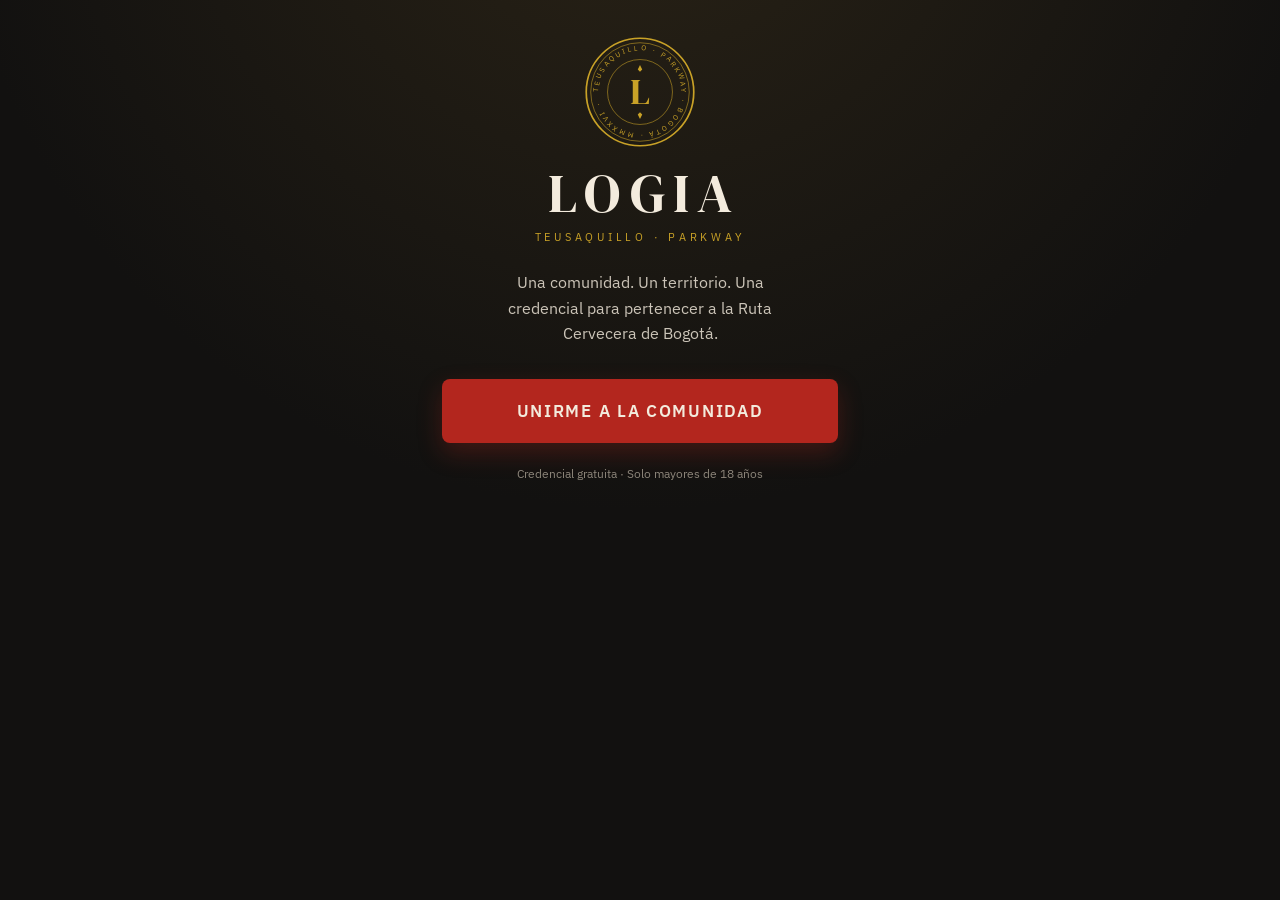
==== index.html @ ac50a4a5 "Sitio Logia: credencial, pasaporte y Ruta Cervecera" ====
<!DOCTYPE html>
<html lang="es">
<head>
  <meta charset="utf-8">
  <meta name="viewport" content="width=device-width, initial-scale=1, viewport-fit=cover">
  <meta name="theme-color" content="#121110">
  <title>LOGIA · Teusaquillo Parkway</title>
  <meta name="description" content="Comunidad cervecera y cultural de Teusaquillo – Parkway. Obtén tu credencial y sella tu pasaporte en la Ruta Cervecera.">
  <link rel="stylesheet" href="assets/logia.css">
</head>
<body>
<main class="wrap">

  <section id="portada">
    <div class="emblema" id="em1"></div>
    <h1>LOGIA</h1>
    <p class="kicker">TEUSAQUILLO · PARKWAY</p>
    <p class="lema">Una comunidad. Un territorio. Una credencial para pertenecer a la Ruta Cervecera de Bogotá.</p>
    <button class="btn btn-rojo" onclick="ver('formulario')">UNIRME A LA COMUNIDAD</button>
    <p class="nota" id="yaMiembro">Credencial gratuita · Solo mayores de 18 años</p>
  </section>

  <section id="formulario" class="oculto">
    <div class="emblema chico" id="em2"></div>
    <h2 class="serif titulo">Tu credencial</h2>
    <form id="f">
      <label for="alias">NOMBRE O ALIAS</label>
      <input id="alias" maxlength="40" autocomplete="given-name" required>
      <label for="edad">EDAD</label>
      <input id="edad" type="number" inputmode="numeric" min="18" max="110" required>
      <label for="ciudad">CIUDAD DE RESIDENCIA</label>
      <input id="ciudad" maxlength="40" autocomplete="address-level2" required>
      <div class="check">
        <input id="acepta" type="checkbox" required>
        <span>Autorizo el tratamiento de mis datos según la <a href="privacidad.html" target="_blank">política de tratamiento de datos</a> de la Logia.</span>
      </div>
      <button id="enviar" class="btn btn-rojo" type="submit">OBTENER MI CREDENCIAL</button>
      <p id="err" class="error"></p>
    </form>
  </section>

  <section id="bienvenida" class="oculto">
    <p class="kicker" style="margin:0 0 18px">BIENVENIDO A LA LOGIA</p>
    <div id="tarjeta"></div>
    <div style="margin-top:22px" id="acciones"></div>
    <p class="nota">Guarda tu credencial en el teléfono. En cada local de la ruta escanea el código de la Logia para sellar tu pasaporte.</p>
  </section>

</main>
<script src="assets/qrcode.js"></script>
<script src="assets/logia.js"></script>
<script>
  document.getElementById('em1').innerHTML = LOGIA.emblema();
  document.getElementById('em2').innerHTML = LOGIA.emblema();

  function ver(id) {
    ['portada', 'formulario', 'bienvenida'].forEach(function (s) { document.getElementById(s).classList.toggle('oculto', s !== id); });
    window.scrollTo(0, 0);
  }

  var guardada = LOGIA.identidad();
  if (guardada) document.getElementById('yaMiembro').innerHTML = '¿Ya eres miembro? <a href="' + LOGIA.credUrl(guardada) + '">Abrir mi credencial</a>';
  if (new URLSearchParams(location.search).get('unirme')) ver('formulario');

  document.getElementById('f').addEventListener('submit', function (ev) {
    ev.preventDefault();
    var btn = document.getElementById('enviar'), err = document.getElementById('err');
    err.textContent = '';
    var d = {
      alias: document.getElementById('alias').value,
      edad: document.getElementById('edad').value,
      ciudad: document.getElementById('ciudad').value,
      acepta: document.getElementById('acepta').checked
    };
    if (parseInt(d.edad, 10) < 18) { err.textContent = 'La Logia es solo para mayores de 18 años.'; return; }
    btn.disabled = true; btn.innerHTML = '<span class="spinner"></span>';
    LOGIA.api('registrar', d).then(function (r) {
      var id = { m: r.m, t: r.t };
      LOGIA.guardar(r.m, r.t);
      // si llegó escaneando el QR de un local, vuelve a sellar
      var pend = null; try { pend = JSON.parse(localStorage.getItem('logia_pendiente') || 'null'); } catch (e) {}
      if (pend) { try { localStorage.removeItem('logia_pendiente'); } catch (e) {} location.href = 'sello.html?v=' + pend.v + '&k=' + pend.k; return; }
      document.getElementById('tarjeta').innerHTML = LOGIA.tarjeta(r.credencial, id);
      document.getElementById('acciones').innerHTML = LOGIA.botonesWallet(r.credencial) +
        (r.credencial.whatsapp ? '<a class="btn btn-rojo" href="' + r.credencial.whatsapp + '">UNIRME AL CANAL DE WHATSAPP</a>' : '') +
        '<a class="btn btn-linea" href="' + LOGIA.credUrl(id) + '">Abrir mi credencial</a>';
      ver('bienvenida');
    }).catch(function (e) {
      btn.disabled = false; btn.textContent = 'OBTENER MI CREDENCIAL';
      err.textContent = e.message;
    });
  });
</script>
</body>
</html>
---- assets/logia.css ----
@import url('https://fonts.googleapis.com/css2?family=DM+Serif+Display:ital@0;1&family=IBM+Plex+Mono:wght@500&family=IBM+Plex+Sans:wght@400;500;600&display=swap');

:root {
  --negro: #121110; --carbon: #1B1A18; --linea: #34312C;
  --marfil: #F3EBDD; --papel: #EFE5D2; --tinta: #2A2622;
  --rojo: #B3261E; --oro: #C9A227; --oro-suave: #8E7524; --gris: #8C857A;
}
* { box-sizing: border-box; margin: 0; padding: 0; }
html { -webkit-text-size-adjust: 100%; }
body {
  background: var(--negro); color: var(--marfil);
  font-family: 'IBM Plex Sans', system-ui, sans-serif; min-height: 100vh;
  background-image: radial-gradient(circle at 50% -20%, #2a2316 0%, transparent 55%);
}
.wrap { max-width: 440px; margin: 0 auto; padding: 36px 22px 64px; }
.oculto { display: none !important; }

/* Emblema */
.emblema { width: 112px; height: 112px; margin: 0 auto 18px; display: block; }
.emblema.chico { width: 64px; height: 64px; margin-bottom: 10px; }

h1, .serif { font-family: 'DM Serif Display', serif; font-weight: 400; }
h1 { font-size: 54px; letter-spacing: .16em; text-align: center; line-height: 1; padding-left: .16em; }
.kicker { text-align: center; color: var(--oro); font-size: 11px; letter-spacing: .34em; margin-top: 10px; }
.lema { text-align: center; opacity: .82; margin: 26px auto 32px; line-height: 1.6; max-width: 320px; }
.titulo { font-size: 34px; letter-spacing: .02em; text-align: center; }

/* Botones */
.btn {
  display: block; width: 100%; padding: 18px; border: 0; border-radius: 8px; cursor: pointer;
  font: 600 15px 'IBM Plex Sans', sans-serif; letter-spacing: .1em; text-align: center; text-decoration: none;
  transition: transform .08s ease, opacity .2s;
}
.btn:active { transform: scale(.985); }
.btn + .btn { margin-top: 12px; }
.btn:disabled { opacity: .55; }
.btn-rojo { background: var(--rojo); color: var(--marfil); font-size: 17px; padding: 21px; box-shadow: 0 10px 24px rgba(179,38,30,.28); }
.btn-claro { background: var(--marfil); color: var(--negro); letter-spacing: .04em; }
.btn-linea { background: transparent; color: var(--marfil); border: 1px solid var(--linea); letter-spacing: .04em; }
.btn-wallet { display: flex; align-items: center; justify-content: center; gap: 10px; background: #000; color: #fff; border: 1px solid #3d3d3d; letter-spacing: .02em; }

/* Formularios */
label { display: block; font-size: 11px; letter-spacing: .22em; color: var(--oro); margin: 20px 0 8px; }
input, select {
  width: 100%; padding: 15px 14px; border-radius: 8px; border: 1px solid var(--linea);
  background: var(--carbon); color: var(--marfil); font: 16px 'IBM Plex Sans', sans-serif;
}
input:focus { outline: 2px solid var(--oro-suave); border-color: transparent; }
.check { display: flex; gap: 12px; align-items: flex-start; margin: 22px 0 26px; font-size: 13px; line-height: 1.5; opacity: .85; }
.check input { width: 20px; height: 20px; flex: none; margin-top: 1px; accent-color: var(--rojo); }
a { color: var(--oro); }
.error { color: #ff8a80; font-size: 14px; margin-top: 14px; min-height: 18px; text-align: center; }
.nota { font-size: 12px; color: var(--gris); text-align: center; margin-top: 22px; line-height: 1.55; }
.spinner { width: 20px; height: 20px; border: 3px solid rgba(243,235,221,.3); border-top-color: var(--marfil); border-radius: 50%; animation: g .8s linear infinite; display: inline-block; vertical-align: middle; }
@keyframes g { to { transform: rotate(360deg); } }

/* ===================== Tarjeta de miembro ===================== */
.tarjeta {
  position: relative; border-radius: 18px; overflow: hidden; color: var(--marfil);
  background:
    radial-gradient(120% 80% at 100% 0%, rgba(201,162,39,.16), transparent 60%),
    linear-gradient(160deg, #1d1b18 0%, #0e0d0c 100%);
  box-shadow: 0 24px 50px rgba(0,0,0,.55), inset 0 0 0 1px rgba(201,162,39,.35);
  padding: 22px 22px 20px;
}
.tarjeta::before { /* guilloché */
  content: ''; position: absolute; inset: 0; opacity: .09; pointer-events: none;
  background-image: repeating-radial-gradient(circle at 85% 18%, transparent 0 7px, var(--oro) 7px 8px);
}
.tarjeta::after { content: ''; position: absolute; inset: 7px; border: 1px solid rgba(201,162,39,.28); border-radius: 13px; pointer-events: none; }
.t-cab { display: flex; justify-content: space-between; align-items: center; position: relative; }
.t-marca { font-family: 'DM Serif Display', serif; font-size: 25px; letter-spacing: .2em; }
.t-mini { font-size: 9.5px; letter-spacing: .3em; color: var(--oro); }
.t-banda { height: 3px; background: linear-gradient(90deg, var(--rojo), var(--rojo) 60%, var(--oro)); margin: 16px -22px 0; position: relative; }
.t-cuerpo { display: flex; gap: 16px; align-items: flex-end; margin-top: 18px; position: relative; }
.t-datos { flex: 1; min-width: 0; }
.t-cat { display: inline-block; font-size: 9.5px; letter-spacing: .26em; color: var(--negro); background: var(--oro); padding: 4px 8px 3px; border-radius: 3px; }
.t-nombre { font-family: 'DM Serif Display', serif; font-size: 30px; line-height: 1.05; margin: 10px 0 14px; word-wrap: break-word; }
.t-campos { display: grid; grid-template-columns: 1fr 1fr; gap: 10px 12px; }
.t-campo span { display: block; font-size: 9px; letter-spacing: .24em; color: var(--gris); }
.t-campo b { display: block; white-space: nowrap; font: 500 14px 'IBM Plex Mono', monospace; margin-top: 3px; letter-spacing: .03em; }
.t-qr { width: 112px; flex: none; background: var(--marfil); border-radius: 10px; padding: 8px; }
.t-qr svg { width: 100%; height: auto; display: block; }
.t-pie { display: flex; justify-content: space-between; align-items: center; margin-top: 18px; position: relative; font-size: 10px; letter-spacing: .22em; color: var(--gris); }
.t-pie b { color: var(--marfil); font: 500 13px 'IBM Plex Mono', monospace; letter-spacing: .04em; }
.progreso { height: 4px; background: var(--linea); border-radius: 2px; margin-top: 8px; overflow: hidden; position: relative; }
.progreso i { display: block; height: 100%; background: linear-gradient(90deg, var(--rojo), var(--oro)); border-radius: 2px; }

/* ===================== Mapa de la ruta ===================== */
.ruta { margin-top: 28px; background: var(--papel); color: var(--tinta); border-radius: 18px; padding: 20px 18px 18px; box-shadow: 0 18px 40px rgba(0,0,0,.4); }
.ruta-cab { display: flex; justify-content: space-between; align-items: baseline; }
.ruta-cab h2 { font-family: 'DM Serif Display', serif; font-weight: 400; font-size: 24px; }
.ruta-cab span { font-size: 10px; letter-spacing: .26em; color: #7a6f5f; }
.mapa { margin: 14px -6px 6px; }
.mapa svg { width: 100%; height: auto; display: block; }
.lista { list-style: none; margin-top: 10px; }
.lista li { display: flex; align-items: center; gap: 12px; padding: 12px 0; border-top: 1px solid #dccfb6; }
.lista .num { width: 30px; height: 30px; border-radius: 50%; flex: none; display: grid; place-items: center; font: 600 12px 'IBM Plex Mono', monospace; border: 1.5px dashed #9d9180; color: #7a6f5f; }
.lista li.ok .num { background: var(--rojo); border: 0; color: var(--marfil); }
.lista .info { flex: 1; min-width: 0; }
.lista .info b { display: block; font-size: 15px; }
.lista .info small { color: #7a6f5f; font-size: 12px; }
.lista .ir { font-size: 12px; font-weight: 600; color: var(--rojo); text-decoration: none; white-space: nowrap; }

/* ===================== Sello ===================== */
.sello-grande { width: 230px; height: 230px; margin: 10px auto 18px; display: block; }
.estampar { animation: estampar .55s cubic-bezier(.2,1.4,.4,1) both; transform-origin: center; }
@keyframes estampar { 0% { transform: scale(2.2) rotate(-24deg); opacity: 0; } 100% { transform: scale(1) rotate(-9deg); opacity: 1; } }

/* ===================== Distintivo imprimible ===================== */
.distintivo { width: 100mm; min-height: 148mm; margin: 24px auto; background: var(--negro); color: var(--marfil); border-radius: 6mm; padding: 9mm 8mm; text-align: center; position: relative; box-shadow: inset 0 0 0 1.2mm var(--oro); }
.distintivo .qrbox { background: var(--marfil); border-radius: 4mm; padding: 5mm; width: 62mm; margin: 6mm auto 5mm; }
.distintivo .qrbox svg { width: 100%; height: auto; display: block; }
@media print { body { background: #fff; } .no-print { display: none; } .distintivo { margin: 0 auto; -webkit-print-color-adjust: exact; print-color-adjust: exact; } }
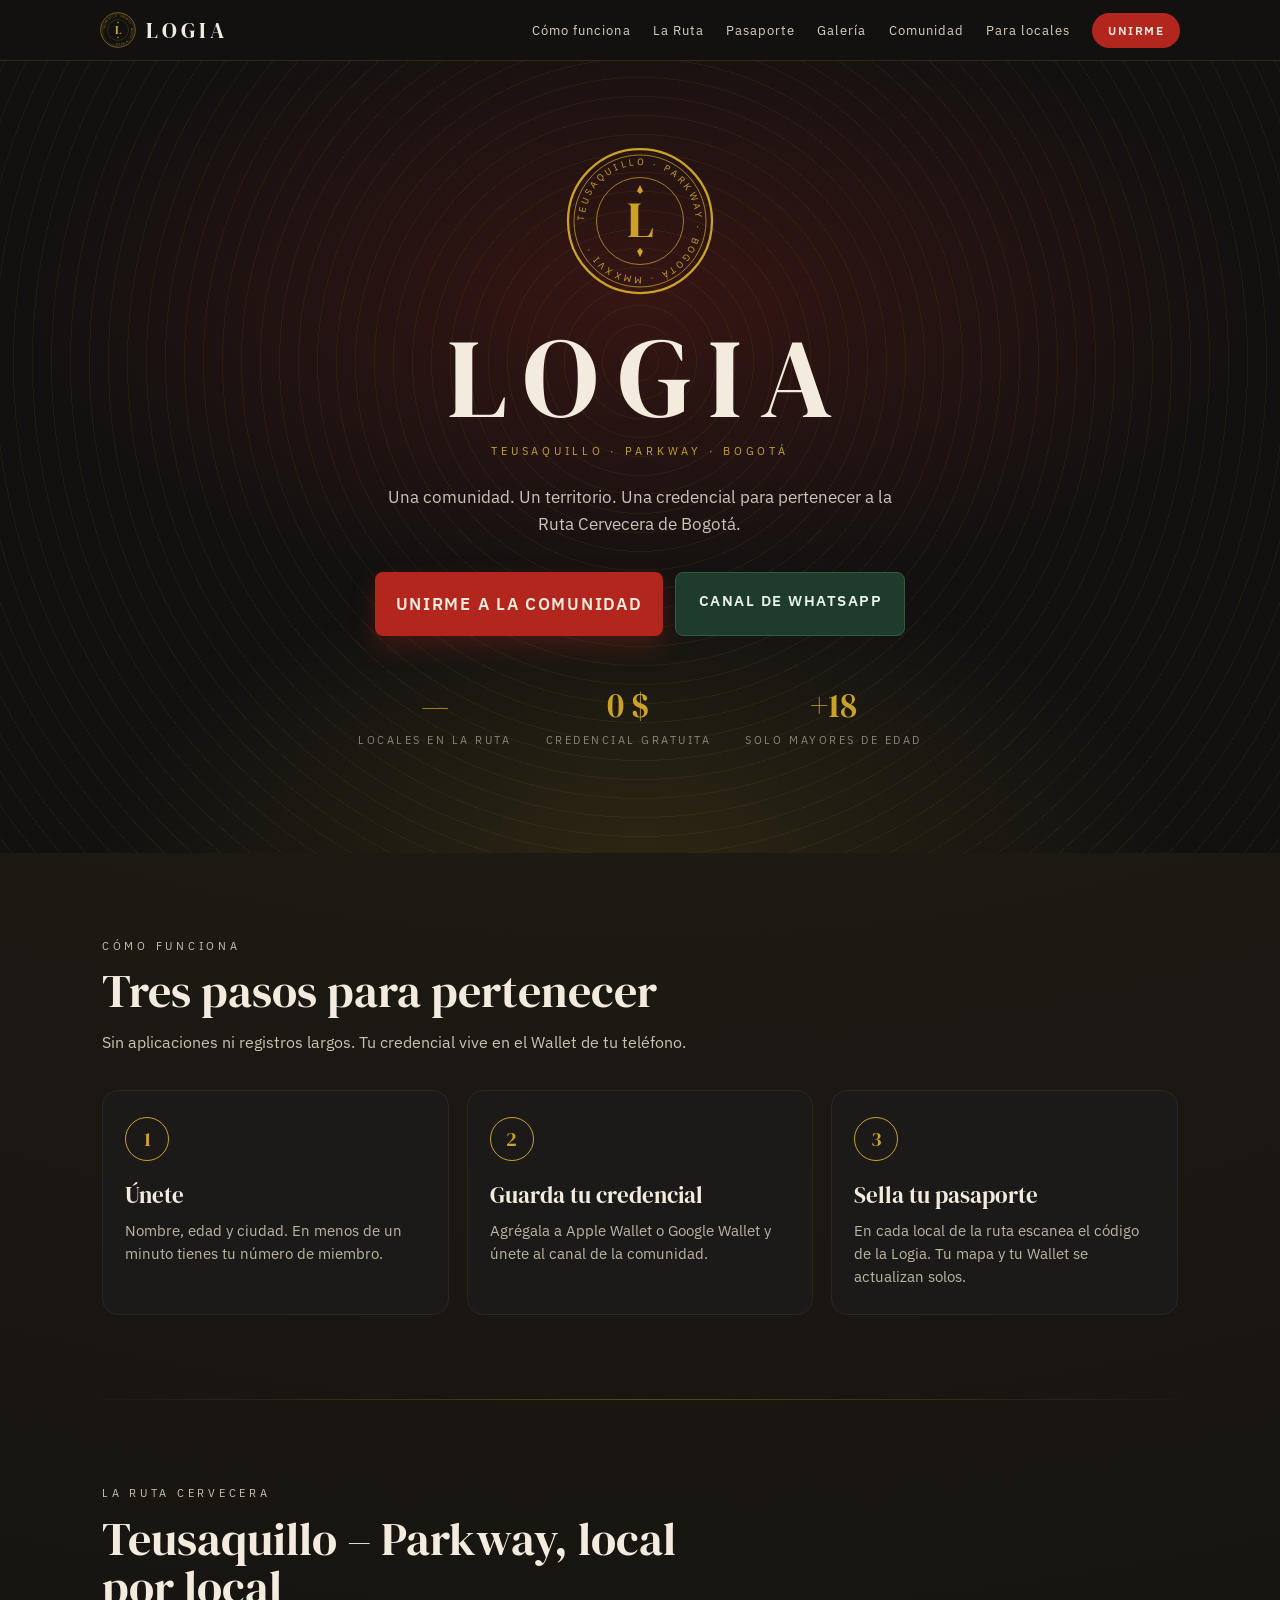
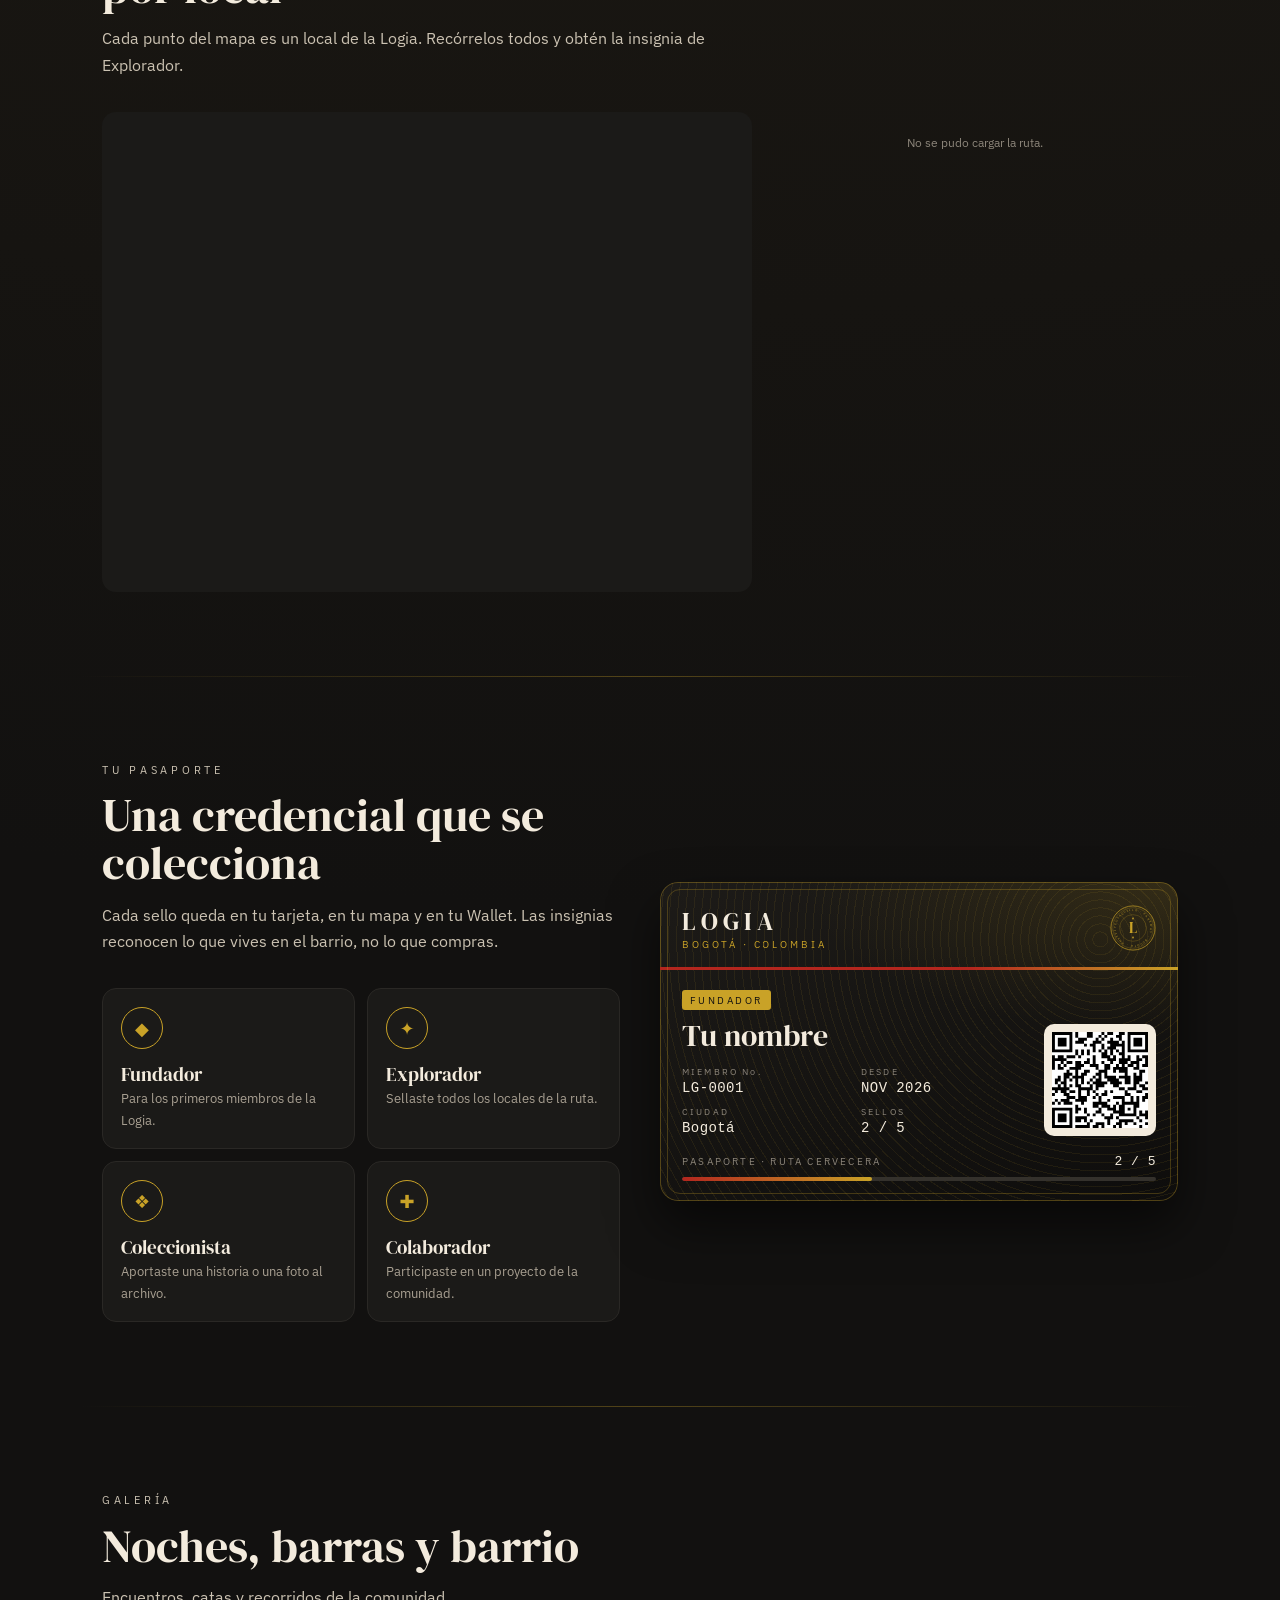
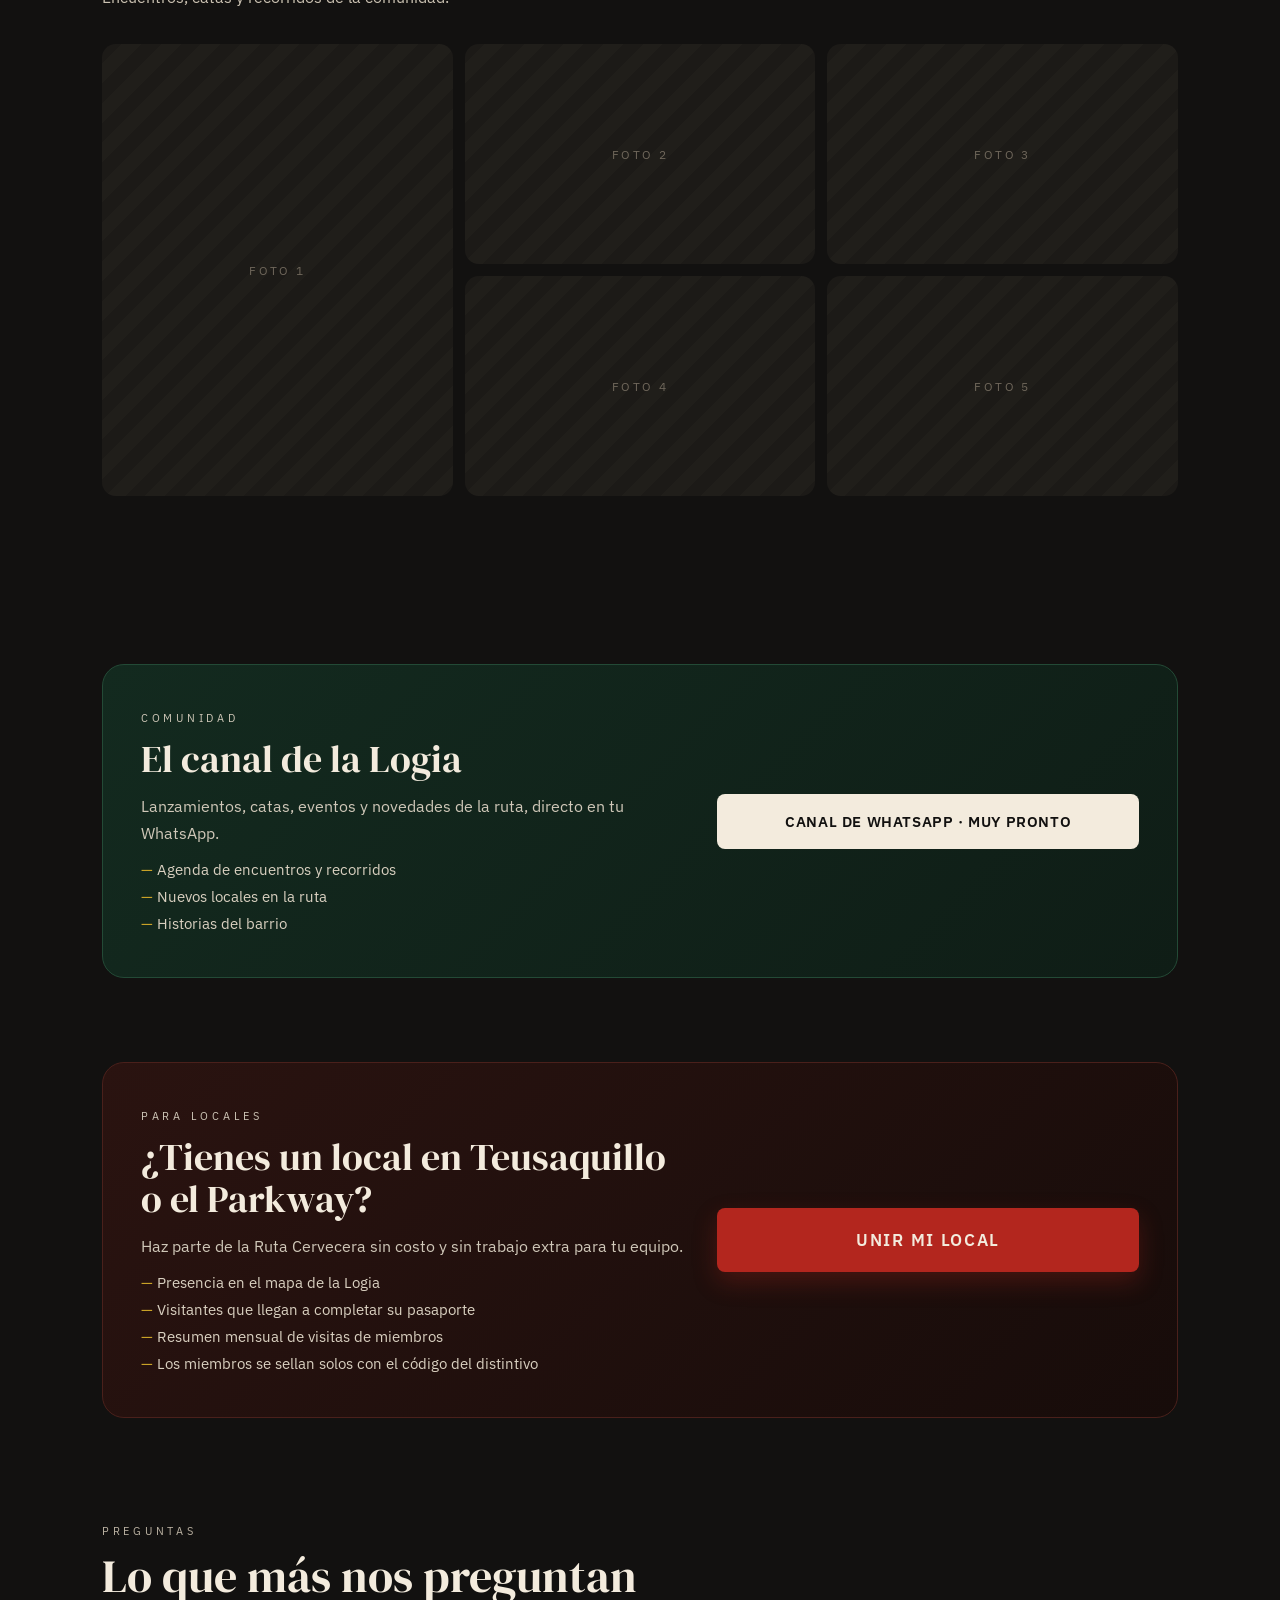
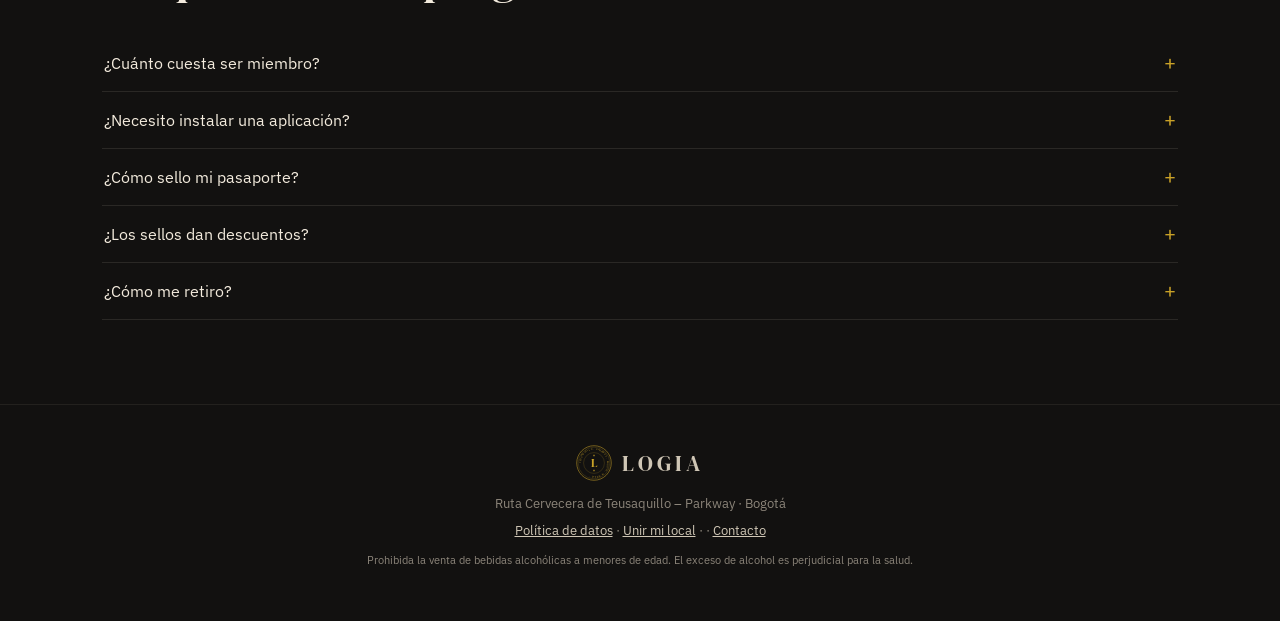
==== commit db823d3d: "v4: pagina principal, mapa satelital, Wallet tras sello, panel admin" ====
--- a/index.html
+++ b/index.html
@@ -4,87 +4,267 @@
   <meta charset="utf-8">
   <meta name="viewport" content="width=device-width, initial-scale=1, viewport-fit=cover">
   <meta name="theme-color" content="#121110">
-  <title>LOGIA · Teusaquillo Parkway</title>
-  <meta name="description" content="Comunidad cervecera y cultural de Teusaquillo – Parkway. Obtén tu credencial y sella tu pasaporte en la Ruta Cervecera.">
+  <title>LOGIA · Ruta Cervecera de Teusaquillo – Parkway</title>
+  <meta name="description" content="Comunidad cervecera y cultural de Teusaquillo – Parkway. Obtén tu credencial, recorre la Ruta Cervecera y sella tu pasaporte en cada local.">
+  <meta property="og:title" content="LOGIA · Ruta Cervecera de Teusaquillo – Parkway">
+  <meta property="og:description" content="Credencial gratuita, pasaporte digital y mapa de la Ruta Cervecera.">
+  <link rel="stylesheet" href="assets/leaflet/leaflet.css">
   <link rel="stylesheet" href="assets/logia.css">
 </head>
 <body>
-<main class="wrap">
-
-  <section id="portada">
-    <div class="emblema" id="em1"></div>
-    <h1>LOGIA</h1>
-    <p class="kicker">TEUSAQUILLO · PARKWAY</p>
-    <p class="lema">Una comunidad. Un territorio. Una credencial para pertenecer a la Ruta Cervecera de Bogotá.</p>
-    <button class="btn btn-rojo" onclick="ver('formulario')">UNIRME A LA COMUNIDAD</button>
-    <p class="nota" id="yaMiembro">Credencial gratuita · Solo mayores de 18 años</p>
-  </section>
-
-  <section id="formulario" class="oculto">
-    <div class="emblema chico" id="em2"></div>
-    <h2 class="serif titulo">Tu credencial</h2>
-    <form id="f">
-      <label for="alias">NOMBRE O ALIAS</label>
-      <input id="alias" maxlength="40" autocomplete="given-name" required>
-      <label for="edad">EDAD</label>
-      <input id="edad" type="number" inputmode="numeric" min="18" max="110" required>
-      <label for="ciudad">CIUDAD DE RESIDENCIA</label>
-      <input id="ciudad" maxlength="40" autocomplete="address-level2" required>
-      <div class="check">
-        <input id="acepta" type="checkbox" required>
-        <span>Autorizo el tratamiento de mis datos según la <a href="privacidad.html" target="_blank">política de tratamiento de datos</a> de la Logia.</span>
+
+<header class="top">
+  <div class="top-in">
+    <a class="marca" href="#inicio"><span class="logo" id="logoTop"></span><b id="nombreTop">LOGIA</b></a>
+    <nav class="menu" id="menu">
+      <a href="#como">Cómo funciona</a>
+      <a href="#ruta">La Ruta</a>
+      <a href="#pasaporte">Pasaporte</a>
+      <a href="#galeria">Galería</a>
+      <a href="#comunidad">Comunidad</a>
+      <a href="#locales">Para locales</a>
+    </nav>
+    <button class="hamb" id="hamb" aria-label="Abrir menú">☰</button>
+    <a class="cta" id="ctaTop" href="#" onclick="abrirRegistro(event)">UNIRME</a>
+  </div>
+</header>
+
+<!-- Portada -->
+<section class="hero" id="inicio">
+  <div class="hero-in">
+    <div class="logo-grande" id="logoHero"></div>
+    <h1 id="nombreHero">LOGIA</h1>
+    <p class="kicker">TEUSAQUILLO · PARKWAY · BOGOTÁ</p>
+    <p class="lema" id="lemaHero"></p>
+    <div class="hero-btns">
+      <a class="btn btn-rojo" href="#" onclick="abrirRegistro(event)">UNIRME A LA COMUNIDAD</a>
+      <a class="btn btn-wa" id="btnWaHero" href="#comunidad">CANAL DE WHATSAPP</a>
+    </div>
+    <div class="datos">
+      <div><b id="nLocales">—</b><span>LOCALES EN LA RUTA</span></div>
+      <div><b>0 $</b><span>CREDENCIAL GRATUITA</span></div>
+      <div><b>+18</b><span>SOLO MAYORES DE EDAD</span></div>
+    </div>
+  </div>
+</section>
+
+<!-- Cómo funciona -->
+<section class="sec" id="como">
+  <div class="sec-cab">
+    <p class="kicker">CÓMO FUNCIONA</p>
+    <h2>Tres pasos para pertenecer</h2>
+    <p>Sin aplicaciones ni registros largos. Tu credencial vive en el Wallet de tu teléfono.</p>
+  </div>
+  <div class="pasos">
+    <div class="paso"><div class="n">1</div><h3>Únete</h3><p>Nombre, edad y ciudad. En menos de un minuto tienes tu número de miembro.</p></div>
+    <div class="paso"><div class="n">2</div><h3>Guarda tu credencial</h3><p>Agrégala a Apple Wallet o Google Wallet y únete al canal de la comunidad.</p></div>
+    <div class="paso"><div class="n">3</div><h3>Sella tu pasaporte</h3><p>En cada local de la ruta escanea el código de la Logia. Tu mapa y tu Wallet se actualizan solos.</p></div>
+  </div>
+</section>
+<div class="sep"></div>
+
+<!-- La Ruta -->
+<section class="sec" id="ruta">
+  <div class="sec-cab">
+    <p class="kicker">LA RUTA CERVECERA</p>
+    <h2>Teusaquillo – Parkway, local por local</h2>
+    <p>Cada punto del mapa es un local de la Logia. Recórrelos todos y obtén la insignia de Explorador.</p>
+  </div>
+  <div class="ruta-grid">
+    <div class="mapa-sat" id="mapaInicio"></div>
+    <div class="locales-lista" id="listaInicio"><p class="nota">Cargando locales…</p></div>
+  </div>
+</section>
+<div class="sep"></div>
+
+<!-- Pasaporte -->
+<section class="sec" id="pasaporte">
+  <div class="pas-grid">
+    <div>
+      <div class="sec-cab">
+        <p class="kicker">TU PASAPORTE</p>
+        <h2>Una credencial que se colecciona</h2>
+        <p>Cada sello queda en tu tarjeta, en tu mapa y en tu Wallet. Las insignias reconocen lo que vives en el barrio, no lo que compras.</p>
       </div>
-      <button id="enviar" class="btn btn-rojo" type="submit">OBTENER MI CREDENCIAL</button>
-      <p id="err" class="error"></p>
-    </form>
-  </section>
-
-  <section id="bienvenida" class="oculto">
-    <p class="kicker" style="margin:0 0 18px">BIENVENIDO A LA LOGIA</p>
-    <div id="tarjeta"></div>
-    <div style="margin-top:22px" id="acciones"></div>
-    <p class="nota">Guarda tu credencial en el teléfono. En cada local de la ruta escanea el código de la Logia para sellar tu pasaporte.</p>
-  </section>
-
-</main>
+      <div class="insignias">
+        <div class="insignia"><div class="ico">◆</div><b>Fundador</b><small>Para los primeros miembros de la Logia.</small></div>
+        <div class="insignia"><div class="ico">✦</div><b>Explorador</b><small>Sellaste todos los locales de la ruta.</small></div>
+        <div class="insignia"><div class="ico">❖</div><b>Coleccionista</b><small>Aportaste una historia o una foto al archivo.</small></div>
+        <div class="insignia"><div class="ico">✚</div><b>Colaborador</b><small>Participaste en un proyecto de la comunidad.</small></div>
+      </div>
+    </div>
+    <div id="tarjetaEjemplo"></div>
+  </div>
+</section>
+<div class="sep"></div>
+
+<!-- Galería -->
+<section class="sec" id="galeria">
+  <div class="sec-cab">
+    <p class="kicker">GALERÍA</p>
+    <h2>Noches, barras y barrio</h2>
+    <p>Encuentros, catas y recorridos de la comunidad.</p>
+  </div>
+  <div class="galeria" id="galeriaGrid"></div>
+</section>
+
+<!-- Comunidad -->
+<section class="sec" id="comunidad">
+  <div class="bloque bloque-wa">
+    <div>
+      <p class="kicker" style="text-align:left;margin:0 0 12px">COMUNIDAD</p>
+      <h2>El canal de la Logia</h2>
+      <p>Lanzamientos, catas, eventos y novedades de la ruta, directo en tu WhatsApp.</p>
+      <ul><li>Agenda de encuentros y recorridos</li><li>Nuevos locales en la ruta</li><li>Historias del barrio</li></ul>
+    </div>
+    <div><a class="btn btn-claro" id="btnWa" href="#">UNIRME AL CANAL DE WHATSAPP</a></div>
+  </div>
+</section>
+
+<!-- Para locales -->
+<section class="sec" id="locales" style="padding-top:0">
+  <div class="bloque bloque-local">
+    <div>
+      <p class="kicker" style="text-align:left;margin:0 0 12px">PARA LOCALES</p>
+      <h2>¿Tienes un local en Teusaquillo o el Parkway?</h2>
+      <p>Haz parte de la Ruta Cervecera sin costo y sin trabajo extra para tu equipo.</p>
+      <ul><li>Presencia en el mapa de la Logia</li><li>Visitantes que llegan a completar su pasaporte</li><li>Resumen mensual de visitas de miembros</li><li>Los miembros se sellan solos con el código del distintivo</li></ul>
+    </div>
+    <div><a class="btn btn-rojo" href="unir-local.html">UNIR MI LOCAL</a></div>
+  </div>
+</section>
+
+<!-- Preguntas -->
+<section class="sec faq" id="faq" style="padding-top:20px">
+  <div class="sec-cab"><p class="kicker">PREGUNTAS</p><h2>Lo que más nos preguntan</h2></div>
+  <details><summary>¿Cuánto cuesta ser miembro?</summary><p>Nada. La credencial y el pasaporte son gratuitos.</p></details>
+  <details><summary>¿Necesito instalar una aplicación?</summary><p>No. La credencial se guarda en Apple Wallet o Google Wallet y la página funciona desde el navegador del teléfono.</p></details>
+  <details><summary>¿Cómo sello mi pasaporte?</summary><p>En cada local busca el distintivo de la Logia y escanea su código con la cámara. El sello aparece en tu tarjeta, tu mapa y tu Wallet.</p></details>
+  <details><summary>¿Los sellos dan descuentos?</summary><p>No. El pasaporte reconoce tu recorrido por el barrio; las insignias celebran la experiencia, no el consumo.</p></details>
+  <details><summary>¿Cómo me retiro?</summary><p>Desde tu credencial, en "Salir de la Logia". Tus datos se borran y tu pase queda desactivado en el Wallet.</p></details>
+</section>
+
+<footer class="pie">
+  <a class="marca" href="#inicio"><span class="logo" id="logoPie"></span><b id="nombrePie">LOGIA</b></a>
+  <p>Ruta Cervecera de Teusaquillo – Parkway · Bogotá</p>
+  <p style="margin-top:10px"><a href="privacidad.html">Política de datos</a> · <a href="unir-local.html">Unir mi local</a> · <a id="igPie" href="#">Instagram</a> · <a id="mailPie" href="#">Contacto</a></p>
+  <p style="margin-top:14px;font-size:11px">Prohibida la venta de bebidas alcohólicas a menores de edad. El exceso de alcohol es perjudicial para la salud.</p>
+</footer>
+
+<!-- Registro -->
+<div class="hoja" id="hoja" onclick="if(event.target===this)cerrarRegistro()">
+  <div class="hoja-in">
+    <button class="cerrar" onclick="cerrarRegistro()" aria-label="Cerrar">×</button>
+    <section id="formulario">
+      <div class="emblema chico" id="em2"></div>
+      <h2 class="serif titulo">Tu credencial</h2>
+      <form id="f">
+        <label for="alias">NOMBRE O ALIAS</label>
+        <input id="alias" maxlength="40" autocomplete="given-name" required>
+        <label for="edad">EDAD</label>
+        <input id="edad" type="number" inputmode="numeric" min="18" max="110" required>
+        <label for="ciudad">CIUDAD DE RESIDENCIA</label>
+        <input id="ciudad" maxlength="40" autocomplete="address-level2" required>
+        <div class="check">
+          <input id="acepta" type="checkbox" required>
+          <span>Autorizo el tratamiento de mis datos según la <a href="privacidad.html" target="_blank">política de tratamiento de datos</a>.</span>
+        </div>
+        <button id="enviar" class="btn btn-rojo" type="submit">OBTENER MI CREDENCIAL</button>
+        <p id="err" class="error"></p>
+      </form>
+    </section>
+    <section id="bienvenida" class="oculto">
+      <p class="kicker" style="margin:0 0 18px">BIENVENIDO A LA COMUNIDAD</p>
+      <div id="tarjeta"></div>
+      <div style="margin-top:22px" id="acciones"></div>
+    </section>
+  </div>
+</div>
+
 <script src="assets/qrcode.js"></script>
+<script src="assets/leaflet/leaflet.js"></script>
 <script src="assets/logia.js"></script>
 <script>
-  document.getElementById('em1').innerHTML = LOGIA.emblema();
-  document.getElementById('em2').innerHTML = LOGIA.emblema();
-
-  function ver(id) {
-    ['portada', 'formulario', 'bienvenida'].forEach(function (s) { document.getElementById(s).classList.toggle('oculto', s !== id); });
-    window.scrollTo(0, 0);
-  }
-
+  var M = LOGIA.MARCA;
+  ['logoTop', 'logoHero', 'logoPie'].forEach(function (id) { document.getElementById(id).innerHTML = LOGIA.logoHTML(); });
+  ['nombreTop', 'nombreHero', 'nombrePie'].forEach(function (id) { document.getElementById(id).textContent = M.nombre; });
+  document.getElementById('lemaHero').textContent = M.lema;
+  document.getElementById('em2').innerHTML = LOGIA.logoHTML();
+  document.title = M.nombre + ' · Ruta Cervecera de Teusaquillo – Parkway';
+  var mail = document.getElementById('mailPie'); mail.href = 'mailto:' + LOGIA.CONTACTO;
+  var ig = document.getElementById('igPie'); if (M.instagram) ig.href = M.instagram; else ig.style.display = 'none';
+
+  // WhatsApp
+  ['btnWa', 'btnWaHero'].forEach(function (id) {
+    var b = document.getElementById(id);
+    if (LOGIA.WHATSAPP) { b.href = LOGIA.WHATSAPP; b.target = '_blank'; b.rel = 'noopener'; }
+    else if (id === 'btnWa') { b.textContent = 'CANAL DE WHATSAPP · MUY PRONTO'; b.removeAttribute('href'); }
+  });
+
+  // Menú móvil
+  document.getElementById('hamb').onclick = function () { document.getElementById('menu').classList.toggle('abierto'); };
+  document.querySelectorAll('#menu a').forEach(function (a) { a.onclick = function () { document.getElementById('menu').classList.remove('abierto'); }; });
+
+  // Miembro existente
   var guardada = LOGIA.identidad();
-  if (guardada) document.getElementById('yaMiembro').innerHTML = '¿Ya eres miembro? <a href="' + LOGIA.credUrl(guardada) + '">Abrir mi credencial</a>';
-  if (new URLSearchParams(location.search).get('unirme')) ver('formulario');
+  if (guardada) { var c = document.getElementById('ctaTop'); c.textContent = 'MI PASAPORTE'; c.onclick = null; c.href = LOGIA.credUrl(guardada); }
+
+  // Galería
+  (function () {
+    var g = document.getElementById('galeriaGrid'), fotos = LOGIA.GALERIA || [], h = '';
+    for (var i = 0; i < Math.max(5, fotos.length); i++) {
+      var f = fotos[i];
+      h += f ? '<figure><img src="' + f.src + '" alt="' + LOGIA.esc(f.pie || '') + '" loading="lazy">' + (f.pie ? '<figcaption>' + LOGIA.esc(f.pie) + '</figcaption>' : '') + '</figure>'
+             : '<figure><div class="ph">FOTO ' + (i + 1) + '</div></figure>';
+    }
+    g.innerHTML = h;
+  })();
+
+  // Tarjeta de ejemplo
+  document.getElementById('tarjetaEjemplo').innerHTML = LOGIA.tarjetaSola({
+    id: 'LG-0001', alias: 'Tu nombre', ciudad: 'Bogotá', categoria: 'Fundador', desde: '2026-11-22', publico: 'EJEMPLO',
+    locales: [{ visitado: '1' }, { visitado: '1' }, {}, {}, {}]
+  });
+
+  // Mapa y lista de locales
+  LOGIA.api('locales').then(function (locales) {
+    document.getElementById('nLocales').textContent = locales.length;
+    var orden = LOGIA.ordenRuta(locales);
+    LOGIA.mapaSatelital(document.getElementById('mapaInicio'), orden);
+    document.getElementById('listaInicio').innerHTML = orden.map(function (l, i) {
+      var ir = 'https://www.google.com/maps/dir/?api=1&destination=' + l.lat + ',' + l.lng;
+      return '<div class="local"><div class="num">' + (i + 1) + '</div><div><b>' + LOGIA.esc(l.nombre) + '</b><small>' + LOGIA.esc(l.direccion) + '</small>' +
+        '<em>' + LOGIA.esc(l.distintivo || '') + '</em></div><a href="' + ir + '" target="_blank" rel="noopener">Cómo llegar →</a></div>';
+    }).join('') || '<p class="nota">Muy pronto, los primeros locales de la ruta.</p>';
+  }).catch(function () { document.getElementById('listaInicio').innerHTML = '<p class="nota">No se pudo cargar la ruta.</p>'; });
+
+  // Registro
+  function abrirRegistro(e) { if (e) e.preventDefault(); document.getElementById('hoja').classList.add('abierta'); document.body.style.overflow = 'hidden'; }
+  function cerrarRegistro() { document.getElementById('hoja').classList.remove('abierta'); document.body.style.overflow = ''; }
+  if (new URLSearchParams(location.search).get('unirme')) abrirRegistro();
 
   document.getElementById('f').addEventListener('submit', function (ev) {
     ev.preventDefault();
     var btn = document.getElementById('enviar'), err = document.getElementById('err');
     err.textContent = '';
-    var d = {
-      alias: document.getElementById('alias').value,
-      edad: document.getElementById('edad').value,
-      ciudad: document.getElementById('ciudad').value,
-      acepta: document.getElementById('acepta').checked
-    };
-    if (parseInt(d.edad, 10) < 18) { err.textContent = 'La Logia es solo para mayores de 18 años.'; return; }
+    var d = { alias: document.getElementById('alias').value, edad: document.getElementById('edad').value,
+              ciudad: document.getElementById('ciudad').value, acepta: document.getElementById('acepta').checked };
+    if (parseInt(d.edad, 10) < 18) { err.textContent = 'La comunidad es solo para mayores de 18 años.'; return; }
     btn.disabled = true; btn.innerHTML = '<span class="spinner"></span>';
     LOGIA.api('registrar', d).then(function (r) {
       var id = { m: r.m, t: r.t };
       LOGIA.guardar(r.m, r.t);
-      // si llegó escaneando el QR de un local, vuelve a sellar
       var pend = null; try { pend = JSON.parse(localStorage.getItem('logia_pendiente') || 'null'); } catch (e) {}
       if (pend) { try { localStorage.removeItem('logia_pendiente'); } catch (e) {} location.href = 'sello.html?v=' + pend.v + '&k=' + pend.k; return; }
-      document.getElementById('tarjeta').innerHTML = LOGIA.tarjeta(r.credencial, id);
+      document.getElementById('tarjeta').innerHTML = LOGIA.tarjeta(r.credencial) + LOGIA.bloqueCodigo(r.credencial);
+      LOGIA.activarMapas();
+      var wa = LOGIA.WHATSAPP || r.credencial.whatsapp;
       document.getElementById('acciones').innerHTML = LOGIA.botonesWallet(r.credencial) +
-        (r.credencial.whatsapp ? '<a class="btn btn-rojo" href="' + r.credencial.whatsapp + '">UNIRME AL CANAL DE WHATSAPP</a>' : '') +
+        (wa ? '<a class="btn btn-wa" href="' + wa + '" target="_blank" rel="noopener">UNIRME AL CANAL DE WHATSAPP</a>' : '') +
         '<a class="btn btn-linea" href="' + LOGIA.credUrl(id) + '">Abrir mi credencial</a>';
-      ver('bienvenida');
+      document.getElementById('formulario').classList.add('oculto');
+      document.getElementById('bienvenida').classList.remove('oculto');
+      var c = document.getElementById('ctaTop'); c.textContent = 'MI PASAPORTE'; c.onclick = null; c.href = LOGIA.credUrl(id);
     }).catch(function (e) {
       btn.disabled = false; btn.textContent = 'OBTENER MI CREDENCIAL';
       err.textContent = e.message;
--- a/assets/leaflet/leaflet.css
+++ b/assets/leaflet/leaflet.css
@@ -0,0 +1,661 @@
+/* required styles */
+
+.leaflet-pane,
+.leaflet-tile,
+.leaflet-marker-icon,
+.leaflet-marker-shadow,
+.leaflet-tile-container,
+.leaflet-pane > svg,
+.leaflet-pane > canvas,
+.leaflet-zoom-box,
+.leaflet-image-layer,
+.leaflet-layer {
+	position: absolute;
+	left: 0;
+	top: 0;
+	}
+.leaflet-container {
+	overflow: hidden;
+	}
+.leaflet-tile,
+.leaflet-marker-icon,
+.leaflet-marker-shadow {
+	-webkit-user-select: none;
+	   -moz-user-select: none;
+	        user-select: none;
+	  -webkit-user-drag: none;
+	}
+/* Prevents IE11 from highlighting tiles in blue */
+.leaflet-tile::selection {
+	background: transparent;
+}
+/* Safari renders non-retina tile on retina better with this, but Chrome is worse */
+.leaflet-safari .leaflet-tile {
+	image-rendering: -webkit-optimize-contrast;
+	}
+/* hack that prevents hw layers "stretching" when loading new tiles */
+.leaflet-safari .leaflet-tile-container {
+	width: 1600px;
+	height: 1600px;
+	-webkit-transform-origin: 0 0;
+	}
+.leaflet-marker-icon,
+.leaflet-marker-shadow {
+	display: block;
+	}
+/* .leaflet-container svg: reset svg max-width decleration shipped in Joomla! (joomla.org) 3.x */
+/* .leaflet-container img: map is broken in FF if you have max-width: 100% on tiles */
+.leaflet-container .leaflet-overlay-pane svg {
+	max-width: none !important;
+	max-height: none !important;
+	}
+.leaflet-container .leaflet-marker-pane img,
+.leaflet-container .leaflet-shadow-pane img,
+.leaflet-container .leaflet-tile-pane img,
+.leaflet-container img.leaflet-image-layer,
+.leaflet-container .leaflet-tile {
+	max-width: none !important;
+	max-height: none !important;
+	width: auto;
+	padding: 0;
+	}
+
+.leaflet-container img.leaflet-tile {
+	/* See: https://bugs.chromium.org/p/chromium/issues/detail?id=600120 */
+	mix-blend-mode: plus-lighter;
+}
+
+.leaflet-container.leaflet-touch-zoom {
+	-ms-touch-action: pan-x pan-y;
+	touch-action: pan-x pan-y;
+	}
+.leaflet-container.leaflet-touch-drag {
+	-ms-touch-action: pinch-zoom;
+	/* Fallback for FF which doesn't support pinch-zoom */
+	touch-action: none;
+	touch-action: pinch-zoom;
+}
+.leaflet-container.leaflet-touch-drag.leaflet-touch-zoom {
+	-ms-touch-action: none;
+	touch-action: none;
+}
+.leaflet-container {
+	-webkit-tap-highlight-color: transparent;
+}
+.leaflet-container a {
+	-webkit-tap-highlight-color: rgba(51, 181, 229, 0.4);
+}
+.leaflet-tile {
+	filter: inherit;
+	visibility: hidden;
+	}
+.leaflet-tile-loaded {
+	visibility: inherit;
+	}
+.leaflet-zoom-box {
+	width: 0;
+	height: 0;
+	-moz-box-sizing: border-box;
+	     box-sizing: border-box;
+	z-index: 800;
+	}
+/* workaround for https://bugzilla.mozilla.org/show_bug.cgi?id=888319 */
+.leaflet-overlay-pane svg {
+	-moz-user-select: none;
+	}
+
+.leaflet-pane         { z-index: 400; }
+
+.leaflet-tile-pane    { z-index: 200; }
+.leaflet-overlay-pane { z-index: 400; }
+.leaflet-shadow-pane  { z-index: 500; }
+.leaflet-marker-pane  { z-index: 600; }
+.leaflet-tooltip-pane   { z-index: 650; }
+.leaflet-popup-pane   { z-index: 700; }
+
+.leaflet-map-pane canvas { z-index: 100; }
+.leaflet-map-pane svg    { z-index: 200; }
+
+.leaflet-vml-shape {
+	width: 1px;
+	height: 1px;
+	}
+.lvml {
+	behavior: url(#default#VML);
+	display: inline-block;
+	position: absolute;
+	}
+
+
+/* control positioning */
+
+.leaflet-control {
+	position: relative;
+	z-index: 800;
+	pointer-events: visiblePainted; /* IE 9-10 doesn't have auto */
+	pointer-events: auto;
+	}
+.leaflet-top,
+.leaflet-bottom {
+	position: absolute;
+	z-index: 1000;
+	pointer-events: none;
+	}
+.leaflet-top {
+	top: 0;
+	}
+.leaflet-right {
+	right: 0;
+	}
+.leaflet-bottom {
+	bottom: 0;
+	}
+.leaflet-left {
+	left: 0;
+	}
+.leaflet-control {
+	float: left;
+	clear: both;
+	}
+.leaflet-right .leaflet-control {
+	float: right;
+	}
+.leaflet-top .leaflet-control {
+	margin-top: 10px;
+	}
+.leaflet-bottom .leaflet-control {
+	margin-bottom: 10px;
+	}
+.leaflet-left .leaflet-control {
+	margin-left: 10px;
+	}
+.leaflet-right .leaflet-control {
+	margin-right: 10px;
+	}
+
+
+/* zoom and fade animations */
+
+.leaflet-fade-anim .leaflet-popup {
+	opacity: 0;
+	-webkit-transition: opacity 0.2s linear;
+	   -moz-transition: opacity 0.2s linear;
+	        transition: opacity 0.2s linear;
+	}
+.leaflet-fade-anim .leaflet-map-pane .leaflet-popup {
+	opacity: 1;
+	}
+.leaflet-zoom-animated {
+	-webkit-transform-origin: 0 0;
+	    -ms-transform-origin: 0 0;
+	        transform-origin: 0 0;
+	}
+svg.leaflet-zoom-animated {
+	will-change: transform;
+}
+
+.leaflet-zoom-anim .leaflet-zoom-animated {
+	-webkit-transition: -webkit-transform 0.25s cubic-bezier(0,0,0.25,1);
+	   -moz-transition:    -moz-transform 0.25s cubic-bezier(0,0,0.25,1);
+	        transition:         transform 0.25s cubic-bezier(0,0,0.25,1);
+	}
+.leaflet-zoom-anim .leaflet-tile,
+.leaflet-pan-anim .leaflet-tile {
+	-webkit-transition: none;
+	   -moz-transition: none;
+	        transition: none;
+	}
+
+.leaflet-zoom-anim .leaflet-zoom-hide {
+	visibility: hidden;
+	}
+
+
+/* cursors */
+
+.leaflet-interactive {
+	cursor: pointer;
+	}
+.leaflet-grab {
+	cursor: -webkit-grab;
+	cursor:    -moz-grab;
+	cursor:         grab;
+	}
+.leaflet-crosshair,
+.leaflet-crosshair .leaflet-interactive {
+	cursor: crosshair;
+	}
+.leaflet-popup-pane,
+.leaflet-control {
+	cursor: auto;
+	}
+.leaflet-dragging .leaflet-grab,
+.leaflet-dragging .leaflet-grab .leaflet-interactive,
+.leaflet-dragging .leaflet-marker-draggable {
+	cursor: move;
+	cursor: -webkit-grabbing;
+	cursor:    -moz-grabbing;
+	cursor:         grabbing;
+	}
+
+/* marker & overlays interactivity */
+.leaflet-marker-icon,
+.leaflet-marker-shadow,
+.leaflet-image-layer,
+.leaflet-pane > svg path,
+.leaflet-tile-container {
+	pointer-events: none;
+	}
+
+.leaflet-marker-icon.leaflet-interactive,
+.leaflet-image-layer.leaflet-interactive,
+.leaflet-pane > svg path.leaflet-interactive,
+svg.leaflet-image-layer.leaflet-interactive path {
+	pointer-events: visiblePainted; /* IE 9-10 doesn't have auto */
+	pointer-events: auto;
+	}
+
+/* visual tweaks */
+
+.leaflet-container {
+	background: #ddd;
+	outline-offset: 1px;
+	}
+.leaflet-container a {
+	color: #0078A8;
+	}
+.leaflet-zoom-box {
+	border: 2px dotted #38f;
+	background: rgba(255,255,255,0.5);
+	}
+
+
+/* general typography */
+.leaflet-container {
+	font-family: "Helvetica Neue", Arial, Helvetica, sans-serif;
+	font-size: 12px;
+	font-size: 0.75rem;
+	line-height: 1.5;
+	}
+
+
+/* general toolbar styles */
+
+.leaflet-bar {
+	box-shadow: 0 1px 5px rgba(0,0,0,0.65);
+	border-radius: 4px;
+	}
+.leaflet-bar a {
+	background-color: #fff;
+	border-bottom: 1px solid #ccc;
+	width: 26px;
+	height: 26px;
+	line-height: 26px;
+	display: block;
+	text-align: center;
+	text-decoration: none;
+	color: black;
+	}
+.leaflet-bar a,
+.leaflet-control-layers-toggle {
+	background-position: 50% 50%;
+	background-repeat: no-repeat;
+	display: block;
+	}
+.leaflet-bar a:hover,
+.leaflet-bar a:focus {
+	background-color: #f4f4f4;
+	}
+.leaflet-bar a:first-child {
+	border-top-left-radius: 4px;
+	border-top-right-radius: 4px;
+	}
+.leaflet-bar a:last-child {
+	border-bottom-left-radius: 4px;
+	border-bottom-right-radius: 4px;
+	border-bottom: none;
+	}
+.leaflet-bar a.leaflet-disabled {
+	cursor: default;
+	background-color: #f4f4f4;
+	color: #bbb;
+	}
+
+.leaflet-touch .leaflet-bar a {
+	width: 30px;
+	height: 30px;
+	line-height: 30px;
+	}
+.leaflet-touch .leaflet-bar a:first-child {
+	border-top-left-radius: 2px;
+	border-top-right-radius: 2px;
+	}
+.leaflet-touch .leaflet-bar a:last-child {
+	border-bottom-left-radius: 2px;
+	border-bottom-right-radius: 2px;
+	}
+
+/* zoom control */
+
+.leaflet-control-zoom-in,
+.leaflet-control-zoom-out {
+	font: bold 18px 'Lucida Console', Monaco, monospace;
+	text-indent: 1px;
+	}
+
+.leaflet-touch .leaflet-control-zoom-in, .leaflet-touch .leaflet-control-zoom-out  {
+	font-size: 22px;
+	}
+
+
+/* layers control */
+
+.leaflet-control-layers {
+	box-shadow: 0 1px 5px rgba(0,0,0,0.4);
+	background: #fff;
+	border-radius: 5px;
+	}
+.leaflet-control-layers-toggle {
+	background-image: url(images/layers.png);
+	width: 36px;
+	height: 36px;
+	}
+.leaflet-retina .leaflet-control-layers-toggle {
+	background-image: url(images/layers-2x.png);
+	background-size: 26px 26px;
+	}
+.leaflet-touch .leaflet-control-layers-toggle {
+	width: 44px;
+	height: 44px;
+	}
+.leaflet-control-layers .leaflet-control-layers-list,
+.leaflet-control-layers-expanded .leaflet-control-layers-toggle {
+	display: none;
+	}
+.leaflet-control-layers-expanded .leaflet-control-layers-list {
+	display: block;
+	position: relative;
+	}
+.leaflet-control-layers-expanded {
+	padding: 6px 10px 6px 6px;
+	color: #333;
+	background: #fff;
+	}
+.leaflet-control-layers-scrollbar {
+	overflow-y: scroll;
+	overflow-x: hidden;
+	padding-right: 5px;
+	}
+.leaflet-control-layers-selector {
+	margin-top: 2px;
+	position: relative;
+	top: 1px;
+	}
+.leaflet-control-layers label {
+	display: block;
+	font-size: 13px;
+	font-size: 1.08333em;
+	}
+.leaflet-control-layers-separator {
+	height: 0;
+	border-top: 1px solid #ddd;
+	margin: 5px -10px 5px -6px;
+	}
+
+/* Default icon URLs */
+.leaflet-default-icon-path { /* used only in path-guessing heuristic, see L.Icon.Default */
+	background-image: url(images/marker-icon.png);
+	}
+
+
+/* attribution and scale controls */
+
+.leaflet-container .leaflet-control-attribution {
+	background: #fff;
+	background: rgba(255, 255, 255, 0.8);
+	margin: 0;
+	}
+.leaflet-control-attribution,
+.leaflet-control-scale-line {
+	padding: 0 5px;
+	color: #333;
+	line-height: 1.4;
+	}
+.leaflet-control-attribution a {
+	text-decoration: none;
+	}
+.leaflet-control-attribution a:hover,
+.leaflet-control-attribution a:focus {
+	text-decoration: underline;
+	}
+.leaflet-attribution-flag {
+	display: inline !important;
+	vertical-align: baseline !important;
+	width: 1em;
+	height: 0.6669em;
+	}
+.leaflet-left .leaflet-control-scale {
+	margin-left: 5px;
+	}
+.leaflet-bottom .leaflet-control-scale {
+	margin-bottom: 5px;
+	}
+.leaflet-control-scale-line {
+	border: 2px solid #777;
+	border-top: none;
+	line-height: 1.1;
+	padding: 2px 5px 1px;
+	white-space: nowrap;
+	-moz-box-sizing: border-box;
+	     box-sizing: border-box;
+	background: rgba(255, 255, 255, 0.8);
+	text-shadow: 1px 1px #fff;
+	}
+.leaflet-control-scale-line:not(:first-child) {
+	border-top: 2px solid #777;
+	border-bottom: none;
+	margin-top: -2px;
+	}
+.leaflet-control-scale-line:not(:first-child):not(:last-child) {
+	border-bottom: 2px solid #777;
+	}
+
+.leaflet-touch .leaflet-control-attribution,
+.leaflet-touch .leaflet-control-layers,
+.leaflet-touch .leaflet-bar {
+	box-shadow: none;
+	}
+.leaflet-touch .leaflet-control-layers,
+.leaflet-touch .leaflet-bar {
+	border: 2px solid rgba(0,0,0,0.2);
+	background-clip: padding-box;
+	}
+
+
+/* popup */
+
+.leaflet-popup {
+	position: absolute;
+	text-align: center;
+	margin-bottom: 20px;
+	}
+.leaflet-popup-content-wrapper {
+	padding: 1px;
+	text-align: left;
+	border-radius: 12px;
+	}
+.leaflet-popup-content {
+	margin: 13px 24px 13px 20px;
+	line-height: 1.3;
+	font-size: 13px;
+	font-size: 1.08333em;
+	min-height: 1px;
+	}
+.leaflet-popup-content p {
+	margin: 17px 0;
+	margin: 1.3em 0;
+	}
+.leaflet-popup-tip-container {
+	width: 40px;
+	height: 20px;
+	position: absolute;
+	left: 50%;
+	margin-top: -1px;
+	margin-left: -20px;
+	overflow: hidden;
+	pointer-events: none;
+	}
+.leaflet-popup-tip {
+	width: 17px;
+	height: 17px;
+	padding: 1px;
+
+	margin: -10px auto 0;
+	pointer-events: auto;
+
+	-webkit-transform: rotate(45deg);
+	   -moz-transform: rotate(45deg);
+	    -ms-transform: rotate(45deg);
+	        transform: rotate(45deg);
+	}
+.leaflet-popup-content-wrapper,
+.leaflet-popup-tip {
+	background: white;
+	color: #333;
+	box-shadow: 0 3px 14px rgba(0,0,0,0.4);
+	}
+.leaflet-container a.leaflet-popup-close-button {
+	position: absolute;
+	top: 0;
+	right: 0;
+	border: none;
+	text-align: center;
+	width: 24px;
+	height: 24px;
+	font: 16px/24px Tahoma, Verdana, sans-serif;
+	color: #757575;
+	text-decoration: none;
+	background: transparent;
+	}
+.leaflet-container a.leaflet-popup-close-button:hover,
+.leaflet-container a.leaflet-popup-close-button:focus {
+	color: #585858;
+	}
+.leaflet-popup-scrolled {
+	overflow: auto;
+	}
+
+.leaflet-oldie .leaflet-popup-content-wrapper {
+	-ms-zoom: 1;
+	}
+.leaflet-oldie .leaflet-popup-tip {
+	width: 24px;
+	margin: 0 auto;
+
+	-ms-filter: "progid:DXImageTransform.Microsoft.Matrix(M11=0.70710678, M12=0.70710678, M21=-0.70710678, M22=0.70710678)";
+	filter: progid:DXImageTransform.Microsoft.Matrix(M11=0.70710678, M12=0.70710678, M21=-0.70710678, M22=0.70710678);
+	}
+
+.leaflet-oldie .leaflet-control-zoom,
+.leaflet-oldie .leaflet-control-layers,
+.leaflet-oldie .leaflet-popup-content-wrapper,
+.leaflet-oldie .leaflet-popup-tip {
+	border: 1px solid #999;
+	}
+
+
+/* div icon */
+
+.leaflet-div-icon {
+	background: #fff;
+	border: 1px solid #666;
+	}
+
+
+/* Tooltip */
+/* Base styles for the element that has a tooltip */
+.leaflet-tooltip {
+	position: absolute;
+	padding: 6px;
+	background-color: #fff;
+	border: 1px solid #fff;
+	border-radius: 3px;
+	color: #222;
+	white-space: nowrap;
+	-webkit-user-select: none;
+	-moz-user-select: none;
+	-ms-user-select: none;
+	user-select: none;
+	pointer-events: none;
+	box-shadow: 0 1px 3px rgba(0,0,0,0.4);
+	}
+.leaflet-tooltip.leaflet-interactive {
+	cursor: pointer;
+	pointer-events: auto;
+	}
+.leaflet-tooltip-top:before,
+.leaflet-tooltip-bottom:before,
+.leaflet-tooltip-left:before,
+.leaflet-tooltip-right:before {
+	position: absolute;
+	pointer-events: none;
+	border: 6px solid transparent;
+	background: transparent;
+	content: "";
+	}
+
+/* Directions */
+
+.leaflet-tooltip-bottom {
+	margin-top: 6px;
+}
+.leaflet-tooltip-top {
+	margin-top: -6px;
+}
+.leaflet-tooltip-bottom:before,
+.leaflet-tooltip-top:before {
+	left: 50%;
+	margin-left: -6px;
+	}
+.leaflet-tooltip-top:before {
+	bottom: 0;
+	margin-bottom: -12px;
+	border-top-color: #fff;
+	}
+.leaflet-tooltip-bottom:before {
+	top: 0;
+	margin-top: -12px;
+	margin-left: -6px;
+	border-bottom-color: #fff;
+	}
+.leaflet-tooltip-left {
+	margin-left: -6px;
+}
+.leaflet-tooltip-right {
+	margin-left: 6px;
+}
+.leaflet-tooltip-left:before,
+.leaflet-tooltip-right:before {
+	top: 50%;
+	margin-top: -6px;
+	}
+.leaflet-tooltip-left:before {
+	right: 0;
+	margin-right: -12px;
+	border-left-color: #fff;
+	}
+.leaflet-tooltip-right:before {
+	left: 0;
+	margin-left: -12px;
+	border-right-color: #fff;
+	}
+
+/* Printing */
+
+@media print {
+	/* Prevent printers from removing background-images of controls. */
+	.leaflet-control {
+		-webkit-print-color-adjust: exact;
+		print-color-adjust: exact;
+		}
+	}
--- a/assets/logia.css
+++ b/assets/logia.css
@@ -112,3 +112,189 @@
 .distintivo .qrbox { background: var(--marfil); border-radius: 4mm; padding: 5mm; width: 62mm; margin: 6mm auto 5mm; }
 .distintivo .qrbox svg { width: 100%; height: auto; display: block; }
 @media print { body { background: #fff; } .no-print { display: none; } .distintivo { margin: 0 auto; -webkit-print-color-adjust: exact; print-color-adjust: exact; } }
+
+/* Código de recuperación */
+.codigo-rec { margin-top: 16px; padding: 14px 16px; border: 1px dashed var(--linea); border-radius: 10px; display: grid; grid-template-columns: 1fr auto; gap: 6px 12px; align-items: center; }
+.codigo-rec span { grid-column: 1 / -1; font-size: 9.5px; letter-spacing: .22em; color: var(--gris); }
+.codigo-rec b { font: 500 18px 'IBM Plex Mono', monospace; letter-spacing: .18em; }
+.codigo-rec button { background: transparent; border: 1px solid var(--linea); color: var(--marfil); border-radius: 6px; padding: 7px 12px; font: 500 12px 'IBM Plex Sans', sans-serif; cursor: pointer; }
+.codigo-rec small { grid-column: 1 / -1; color: var(--gris); font-size: 11.5px; line-height: 1.45; }
+.publica-nota { text-align: center; font-size: 11px; letter-spacing: .26em; color: var(--oro); margin-bottom: 16px; }
+
+/* ============================================================
+   v4 · Página principal, mapa satelital, panel
+   ============================================================ */
+html { scroll-behavior: smooth; }
+.t-logo { width: 46px; height: 46px; }
+.t-logo img { width: 100%; height: 100%; object-fit: contain; }
+
+/* Mapa satelital */
+.mapa-sat { width: 100%; border-radius: 14px; overflow: hidden; background: #1b1a18; }
+.ruta .mapa-sat { border-radius: 12px; }
+.pin-wrap { background: transparent; border: 0; }
+.pin { width: 38px; height: 38px; border-radius: 50%; display: grid; place-items: center; background: rgba(243,235,221,.95);
+  border: 2px dashed #7A6F5F; box-shadow: 0 4px 14px rgba(0,0,0,.55); font: 600 13px 'IBM Plex Mono', monospace; color: #3b352d; }
+.pin-ok { background: var(--rojo); border: 2px solid var(--marfil); color: var(--marfil); transform: rotate(-10deg); }
+.pin span { line-height: 1; }
+.leaflet-popup-content-wrapper { border-radius: 10px; background: var(--marfil); color: var(--tinta); }
+.leaflet-popup-tip { background: var(--marfil); }
+.pop { display: grid; gap: 3px; font-family: 'IBM Plex Sans', sans-serif; min-width: 170px; }
+.pop b { font-size: 14px; }
+.pop small { color: #6c655b; }
+.pop em { font-style: normal; font-size: 10px; letter-spacing: .2em; text-transform: uppercase; color: var(--oro-suave); }
+.pop i { font-style: normal; color: var(--rojo); font-size: 12px; }
+.pop a { color: var(--rojo); font-weight: 600; text-decoration: none; margin-top: 4px; }
+.leaflet-control-attribution { font-size: 9px !important; background: rgba(18,17,16,.75) !important; color: #cfc6b5 !important; }
+.leaflet-control-attribution a { color: #e5d9c3 !important; }
+
+/* Encabezado y menú */
+.top { position: sticky; top: 0; z-index: 1000; background: rgba(18,17,16,.88); backdrop-filter: blur(10px); -webkit-backdrop-filter: blur(10px); border-bottom: 1px solid rgba(201,162,39,.18); }
+.top-in { max-width: 1120px; margin: 0 auto; padding: 12px 20px; display: flex; align-items: center; gap: 14px; }
+.marca { display: flex; align-items: center; gap: 10px; color: var(--marfil); text-decoration: none; }
+.marca .logo { width: 36px; height: 36px; }
+.marca .logo img, .marca .logo svg { width: 100%; height: 100%; object-fit: contain; }
+.marca b { font-family: 'DM Serif Display', serif; font-weight: 400; font-size: 22px; letter-spacing: .18em; }
+.menu { display: flex; gap: 22px; margin-left: auto; }
+.menu a { color: #d9cfbd; text-decoration: none; font-size: 13px; letter-spacing: .08em; }
+.menu a:hover { color: var(--oro); }
+.top .cta { margin-left: 8px; background: var(--rojo); color: var(--marfil); border: 0; border-radius: 999px; padding: 10px 16px; font: 600 12px 'IBM Plex Sans', sans-serif; letter-spacing: .12em; text-decoration: none; cursor: pointer; white-space: nowrap; }
+.hamb { display: none; margin-left: auto; background: transparent; border: 1px solid var(--linea); color: var(--marfil); border-radius: 8px; width: 40px; height: 36px; font-size: 18px; cursor: pointer; }
+@media (max-width: 860px) {
+  .hamb { display: block; }
+  .menu { display: none; position: absolute; top: 60px; left: 0; right: 0; flex-direction: column; gap: 0; background: #121110; border-bottom: 1px solid var(--linea); }
+  .menu.abierto { display: flex; }
+  .menu a { padding: 16px 22px; border-top: 1px solid #23211e; font-size: 15px; }
+  .top .cta { margin-left: 0; }
+}
+
+/* Secciones */
+.sec { max-width: 1120px; margin: 0 auto; padding: 84px 22px; }
+.sec-cab { max-width: 640px; margin-bottom: 34px; }
+.sec-cab .kicker { text-align: left; margin: 0 0 12px; }
+.sec-cab h2 { font-family: 'DM Serif Display', serif; font-weight: 400; font-size: clamp(32px, 5vw, 46px); line-height: 1.05; }
+.sec-cab p { color: #cbc2b2; line-height: 1.65; margin-top: 14px; }
+.sep { height: 1px; background: linear-gradient(90deg, transparent, rgba(201,162,39,.35), transparent); max-width: 1120px; margin: 0 auto; }
+
+/* Portada */
+.hero { position: relative; overflow: hidden; min-height: 88vh; display: grid; place-items: center; text-align: center; padding: 70px 22px 90px;
+  background:
+    radial-gradient(70% 55% at 50% 30%, rgba(179,38,30,.22), transparent 70%),
+    radial-gradient(60% 50% at 50% 100%, rgba(201,162,39,.14), transparent 70%), var(--negro); }
+.hero::before { content: ''; position: absolute; inset: 0; opacity: .07; background-image: repeating-radial-gradient(circle at 50% 38%, transparent 0 18px, var(--oro) 18px 19px); pointer-events: none; }
+.hero-in { position: relative; max-width: 720px; }
+.hero .logo-grande { width: 150px; height: 150px; margin: 0 auto 26px; }
+.hero .logo-grande img, .hero .logo-grande svg { width: 100%; height: 100%; object-fit: contain; }
+.hero h1 { font-size: clamp(56px, 11vw, 112px); }
+.hero .lema { font-size: 17px; max-width: 520px; margin: 26px auto 34px; }
+.hero-btns { display: flex; gap: 12px; justify-content: center; flex-wrap: wrap; }
+.hero-btns .btn { width: auto; min-width: 230px; margin: 0; }
+.datos { display: flex; gap: 34px; justify-content: center; margin-top: 46px; flex-wrap: wrap; }
+.datos div { text-align: center; }
+.datos b { display: block; font-family: 'DM Serif Display', serif; font-weight: 400; font-size: 34px; color: var(--oro); }
+.datos span { font-size: 10.5px; letter-spacing: .24em; color: var(--gris); }
+.btn-wa { background: #1f3b2c; color: #e7f5ea; border: 1px solid #2f5b43; }
+
+/* Cómo funciona */
+.pasos { display: grid; grid-template-columns: repeat(3, 1fr); gap: 18px; }
+.paso { background: var(--carbon); border: 1px solid #2a2825; border-radius: 16px; padding: 26px 22px; }
+.paso .n { width: 44px; height: 44px; border-radius: 50%; border: 1.5px solid var(--oro); color: var(--oro); display: grid; place-items: center; font-family: 'DM Serif Display', serif; font-size: 20px; margin-bottom: 18px; }
+.paso h3 { font-family: 'DM Serif Display', serif; font-weight: 400; font-size: 23px; }
+.paso p { color: #bdb4a4; line-height: 1.6; margin-top: 8px; font-size: 14.5px; }
+@media (max-width: 760px) { .pasos { grid-template-columns: 1fr; } }
+
+/* Ruta */
+.ruta-grid { display: grid; grid-template-columns: 1.6fr 1fr; gap: 20px; align-items: start; }
+.ruta-grid .mapa-sat { height: 480px; }
+.locales-lista { display: grid; gap: 10px; max-height: 480px; overflow: auto; }
+.local { background: var(--carbon); border: 1px solid #2a2825; border-radius: 12px; padding: 14px 16px; display: grid; grid-template-columns: auto 1fr auto; gap: 12px; align-items: center; }
+.local .num { width: 32px; height: 32px; border-radius: 50%; background: var(--marfil); color: var(--negro); display: grid; place-items: center; font: 600 12px 'IBM Plex Mono', monospace; }
+.local b { display: block; font-size: 15px; }
+.local small { color: var(--gris); font-size: 12px; }
+.local em { display: block; font-style: normal; font-size: 9.5px; letter-spacing: .22em; color: var(--oro); margin-top: 3px; text-transform: uppercase; }
+.local a { color: var(--oro); font-size: 12px; font-weight: 600; text-decoration: none; white-space: nowrap; }
+@media (max-width: 860px) { .ruta-grid { grid-template-columns: 1fr; } .ruta-grid .mapa-sat { height: 380px; } .locales-lista { max-height: none; } }
+
+/* Pasaporte e insignias */
+.pas-grid { display: grid; grid-template-columns: 1fr 1fr; gap: 40px; align-items: center; }
+.insignias { display: grid; grid-template-columns: 1fr 1fr; gap: 12px; }
+.insignia { border: 1px solid #2a2825; border-radius: 14px; padding: 18px; background: var(--carbon); }
+.insignia .ico { width: 42px; height: 42px; border-radius: 50%; border: 1.5px solid var(--oro); display: grid; place-items: center; color: var(--oro); font-size: 18px; margin-bottom: 12px; }
+.insignia b { display: block; font-family: 'DM Serif Display', serif; font-weight: 400; font-size: 19px; }
+.insignia small { color: #a9a092; font-size: 13px; line-height: 1.5; }
+@media (max-width: 860px) { .pas-grid { grid-template-columns: 1fr; } }
+
+/* Galería */
+.galeria { display: grid; grid-template-columns: repeat(3, 1fr); grid-auto-rows: 220px; gap: 12px; }
+.galeria figure { position: relative; margin: 0; border-radius: 14px; overflow: hidden; background: #1c1a17; }
+.galeria figure:nth-child(1) { grid-row: span 2; }
+.galeria img { width: 100%; height: 100%; object-fit: cover; display: block; transition: transform .5s ease; }
+.galeria figure:hover img { transform: scale(1.04); }
+.galeria figcaption { position: absolute; left: 0; right: 0; bottom: 0; padding: 26px 14px 12px; font-size: 13px; background: linear-gradient(transparent, rgba(0,0,0,.75)); }
+.ph { width: 100%; height: 100%; display: grid; place-items: center; text-align: center; color: #6f675b; font-size: 12px; letter-spacing: .2em;
+  background: repeating-linear-gradient(135deg, #1c1a17 0 14px, #201e1a 14px 28px); }
+@media (max-width: 760px) { .galeria { grid-template-columns: 1fr 1fr; grid-auto-rows: 160px; } }
+
+/* Comunidad y locales */
+.bloque { border-radius: 22px; padding: 44px 38px; display: grid; grid-template-columns: 1.3fr 1fr; gap: 28px; align-items: center; }
+.bloque-wa { background: linear-gradient(135deg, #132a1f, #0f1d16); border: 1px solid #234a36; }
+.bloque-local { background: linear-gradient(135deg, #2a1310, #170c0a); border: 1px solid #4a201b; }
+.bloque h2 { font-family: 'DM Serif Display', serif; font-weight: 400; font-size: clamp(28px, 4vw, 38px); line-height: 1.1; }
+.bloque p { color: #cfc7b8; line-height: 1.65; margin-top: 12px; }
+.bloque ul { list-style: none; margin-top: 14px; display: grid; gap: 8px; color: #d9d0c0; font-size: 14.5px; }
+.bloque ul li::before { content: '— '; color: var(--oro); }
+@media (max-width: 760px) { .bloque { grid-template-columns: 1fr; padding: 32px 24px; } }
+
+/* Preguntas */
+.faq details { border-bottom: 1px solid #2a2825; padding: 18px 2px; }
+.faq summary { cursor: pointer; font-size: 16px; list-style: none; display: flex; justify-content: space-between; gap: 12px; }
+.faq summary::after { content: '+'; color: var(--oro); font-size: 20px; line-height: 1; }
+.faq details[open] summary::after { content: '–'; }
+.faq p { color: #bdb4a4; line-height: 1.65; margin-top: 10px; max-width: 760px; }
+
+/* Pie */
+.pie { border-top: 1px solid #23211e; padding: 40px 22px 54px; text-align: center; color: var(--gris); font-size: 13px; }
+.pie .marca { justify-content: center; margin-bottom: 14px; }
+.pie a { color: #cfc6b5; }
+
+/* Hoja de registro */
+.hoja { position: fixed; inset: 0; z-index: 2000; background: rgba(8,7,6,.78); backdrop-filter: blur(6px); -webkit-backdrop-filter: blur(6px); display: none; overflow-y: auto; }
+.hoja.abierta { display: block; }
+.hoja-in { max-width: 460px; margin: 28px auto; background: var(--negro); border: 1px solid #2b2925; border-radius: 22px; padding: 28px 24px 30px; position: relative; }
+.cerrar { position: absolute; top: 14px; right: 14px; width: 36px; height: 36px; border-radius: 50%; border: 1px solid var(--linea); background: transparent; color: var(--marfil); font-size: 18px; cursor: pointer; }
+
+/* Wallet tras sellar */
+.al-wallet { margin: 0 auto 24px; max-width: 360px; border: 1px solid var(--linea); border-radius: 14px; padding: 16px; }
+.al-wallet p { font-size: 13.5px; color: #cbc2b2; margin-bottom: 12px; }
+.enlace-sutil { background: none; border: 0; color: var(--gris); font-size: 13px; text-decoration: underline; cursor: pointer; margin-top: 10px; }
+
+/* Salir */
+.salir { margin-top: 40px; text-align: center; }
+.salir-caja { margin-top: 14px; border: 1px solid #4a201b; background: #1e0f0d; border-radius: 12px; padding: 16px; text-align: left; }
+.salir-caja p { font-size: 13.5px; color: #e2c8c2; line-height: 1.55; margin-bottom: 12px; }
+
+/* Panel de administración */
+.adm { max-width: 1040px; margin: 0 auto; padding: 30px 20px 60px; }
+.adm h1 { font-size: 34px; text-align: left; padding: 0; letter-spacing: .06em; }
+.adm h2 { font-family: 'DM Serif Display', serif; font-weight: 400; font-size: 24px; margin: 34px 0 12px; }
+.tabla { width: 100%; border-collapse: collapse; font-size: 13.5px; }
+.tabla th { text-align: left; font-size: 10px; letter-spacing: .2em; color: var(--oro); font-weight: 500; padding: 10px 8px; border-bottom: 1px solid var(--linea); }
+.tabla td { padding: 12px 8px; border-bottom: 1px solid #23211e; vertical-align: top; }
+.tabla small { color: var(--gris); }
+.acciones { display: flex; gap: 6px; flex-wrap: wrap; }
+.mini { background: transparent; border: 1px solid var(--linea); color: var(--marfil); border-radius: 6px; padding: 6px 10px; font: 500 12px 'IBM Plex Sans', sans-serif; cursor: pointer; text-decoration: none; }
+.mini.ok { border-color: #2f5b43; color: #9be29b; }
+.mini.no { border-color: #5b2f2f; color: #ff9a8f; }
+.mini.confirma { background: var(--rojo); border-color: var(--rojo); color: var(--marfil); }
+.estado { font-size: 10px; letter-spacing: .16em; padding: 3px 7px; border-radius: 4px; border: 1px solid var(--linea); }
+.estado.SI { color: #9be29b; border-color: #2f5b43; }
+.estado.PENDIENTE { color: #f0c36d; border-color: #6b5420; }
+.resumen { display: flex; gap: 14px; flex-wrap: wrap; margin-top: 18px; }
+.resumen div { background: var(--carbon); border: 1px solid #2a2825; border-radius: 12px; padding: 14px 18px; min-width: 140px; }
+.resumen b { display: block; font-family: 'DM Serif Display', serif; font-size: 28px; font-weight: 400; color: var(--oro); }
+.resumen span { font-size: 10px; letter-spacing: .2em; color: var(--gris); }
+.scroll-x { overflow-x: auto; }
+@media (max-width: 560px) {
+  .hero-btns .btn { width: 100%; min-width: 0; }
+  .datos { gap: 22px; }
+  .datos b { font-size: 28px; }
+}
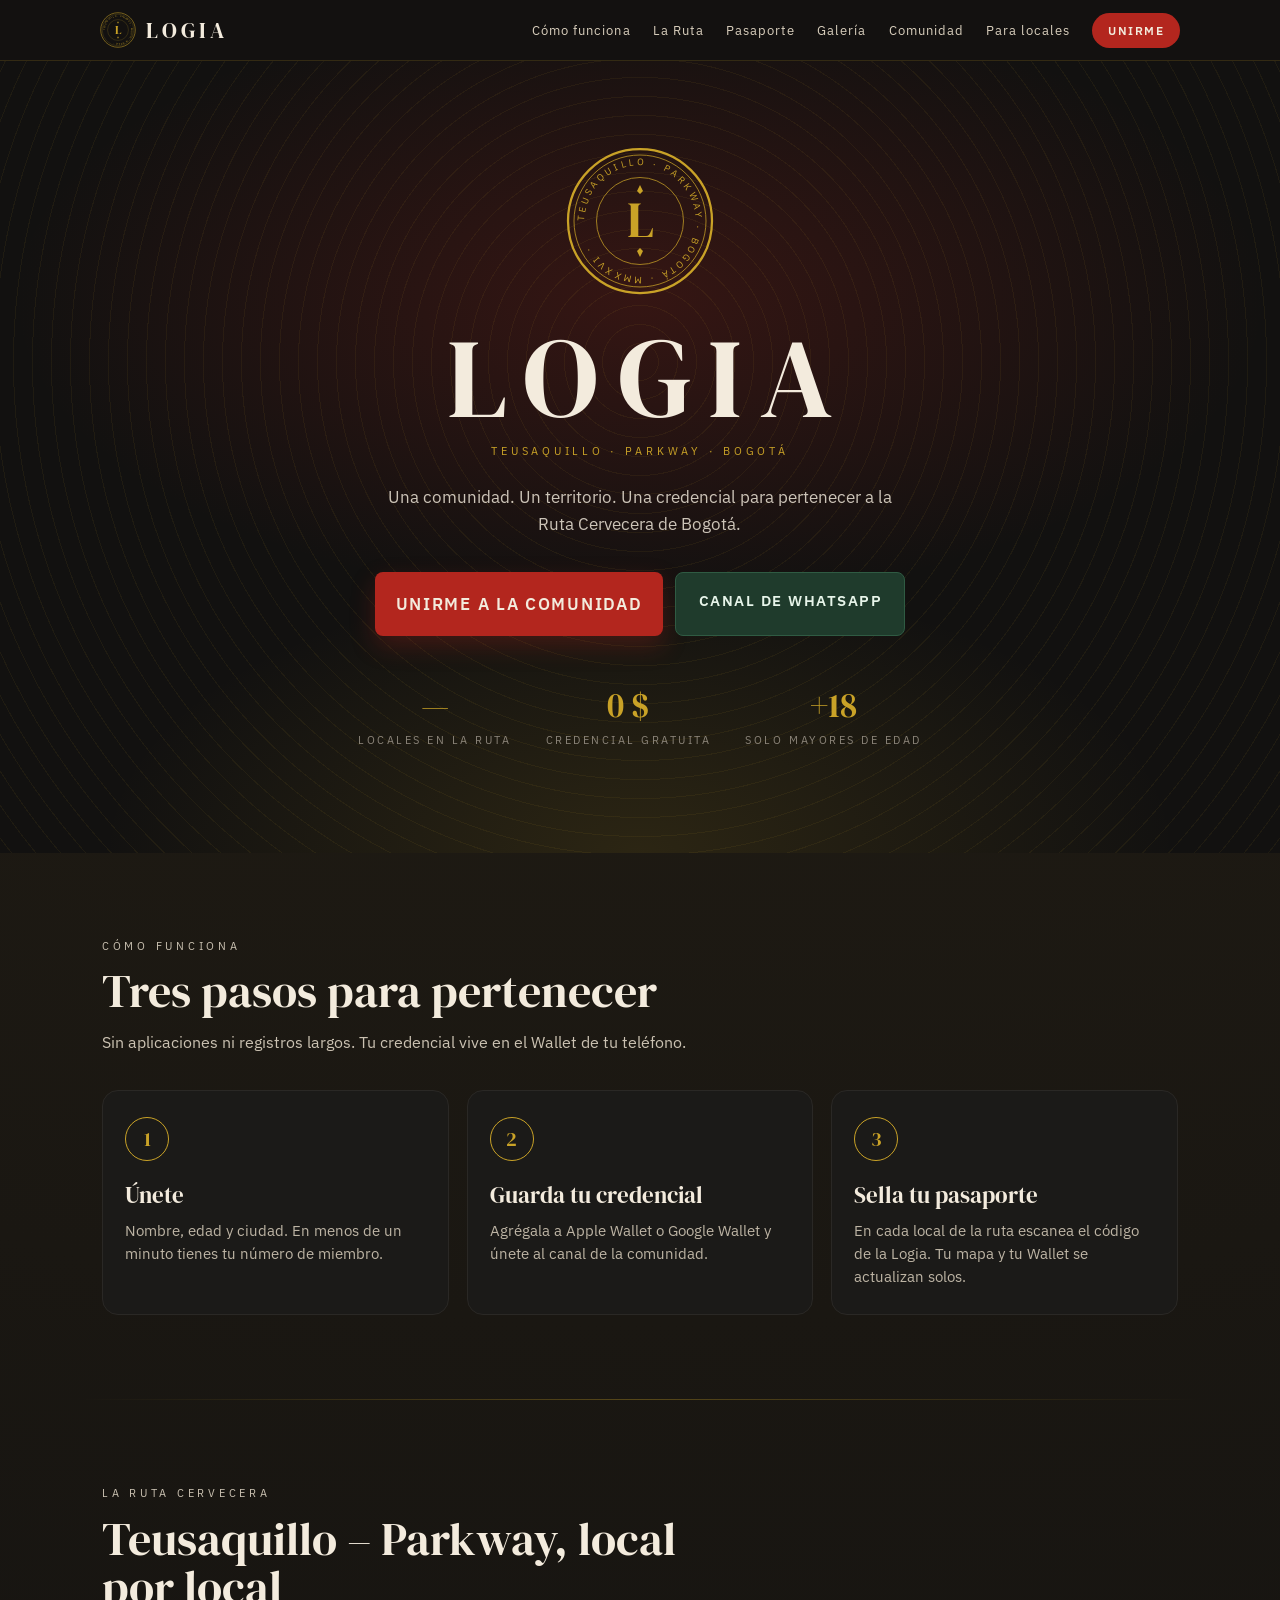
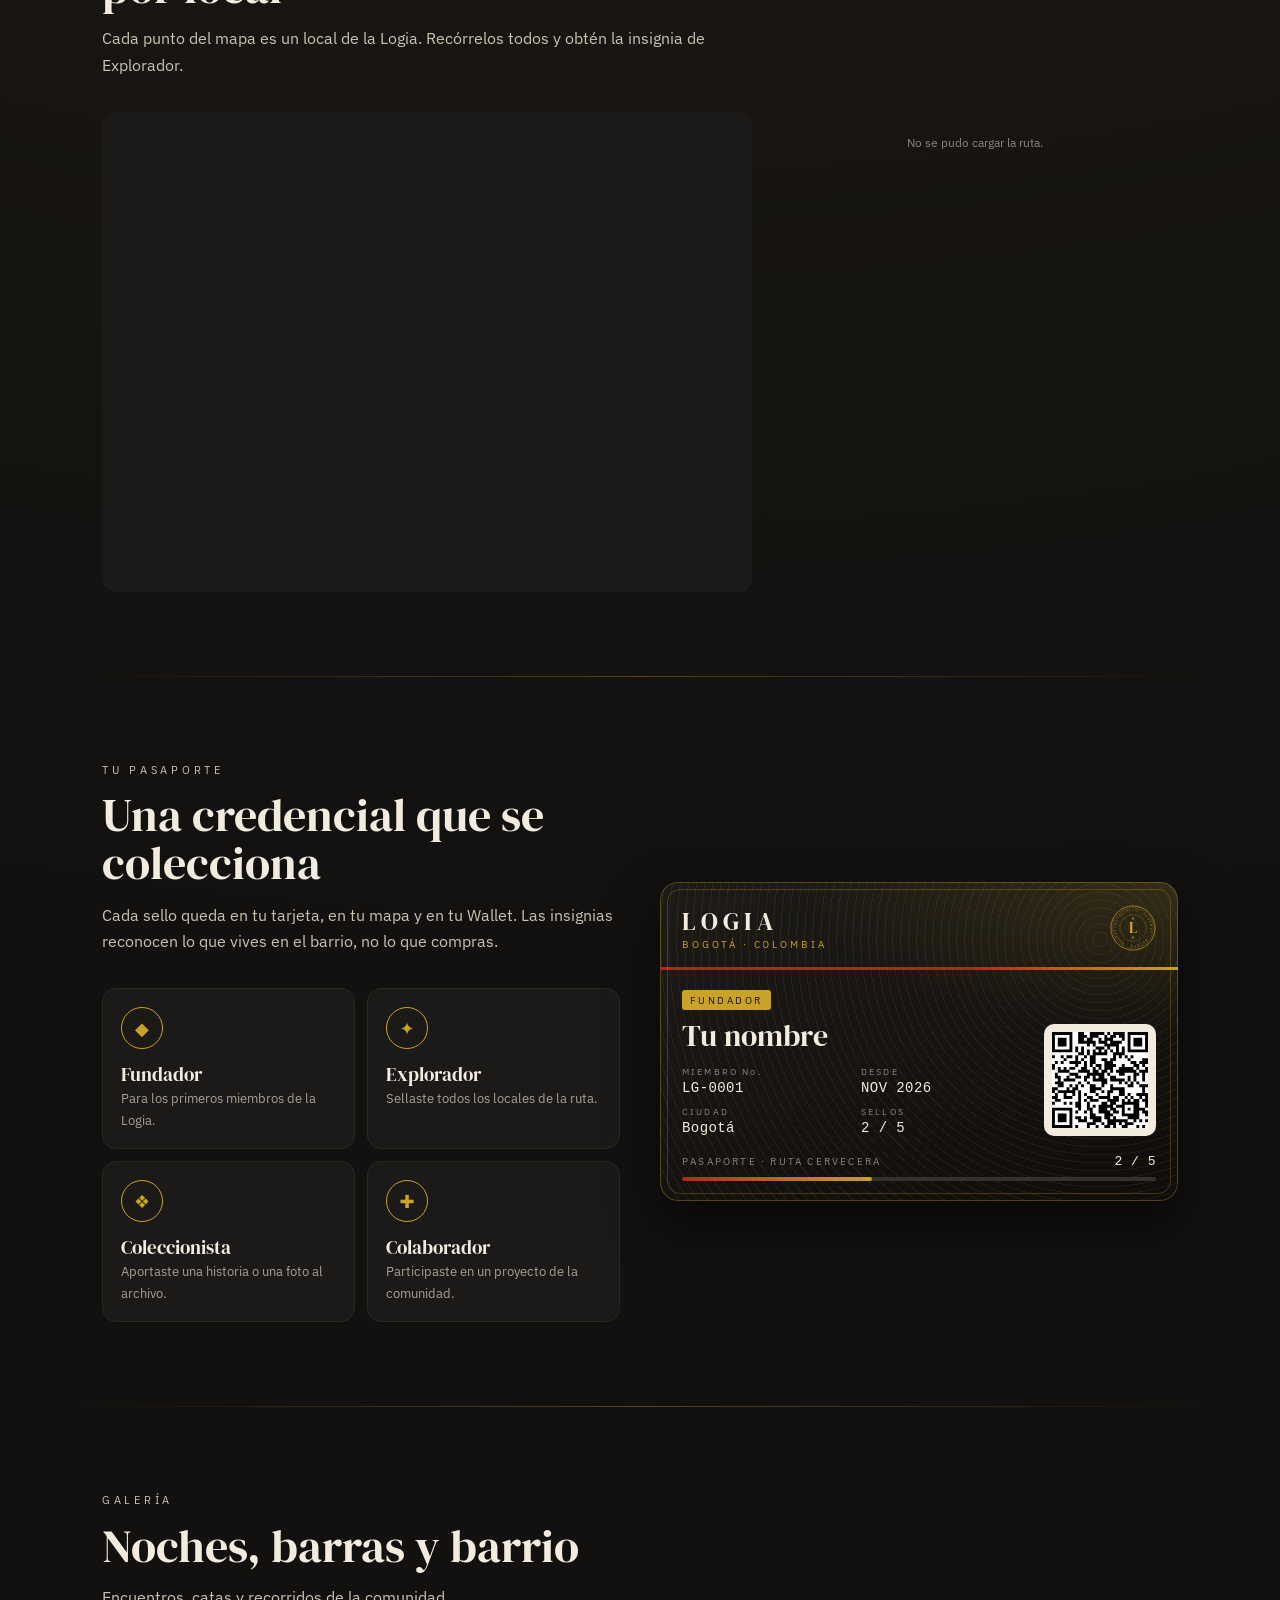
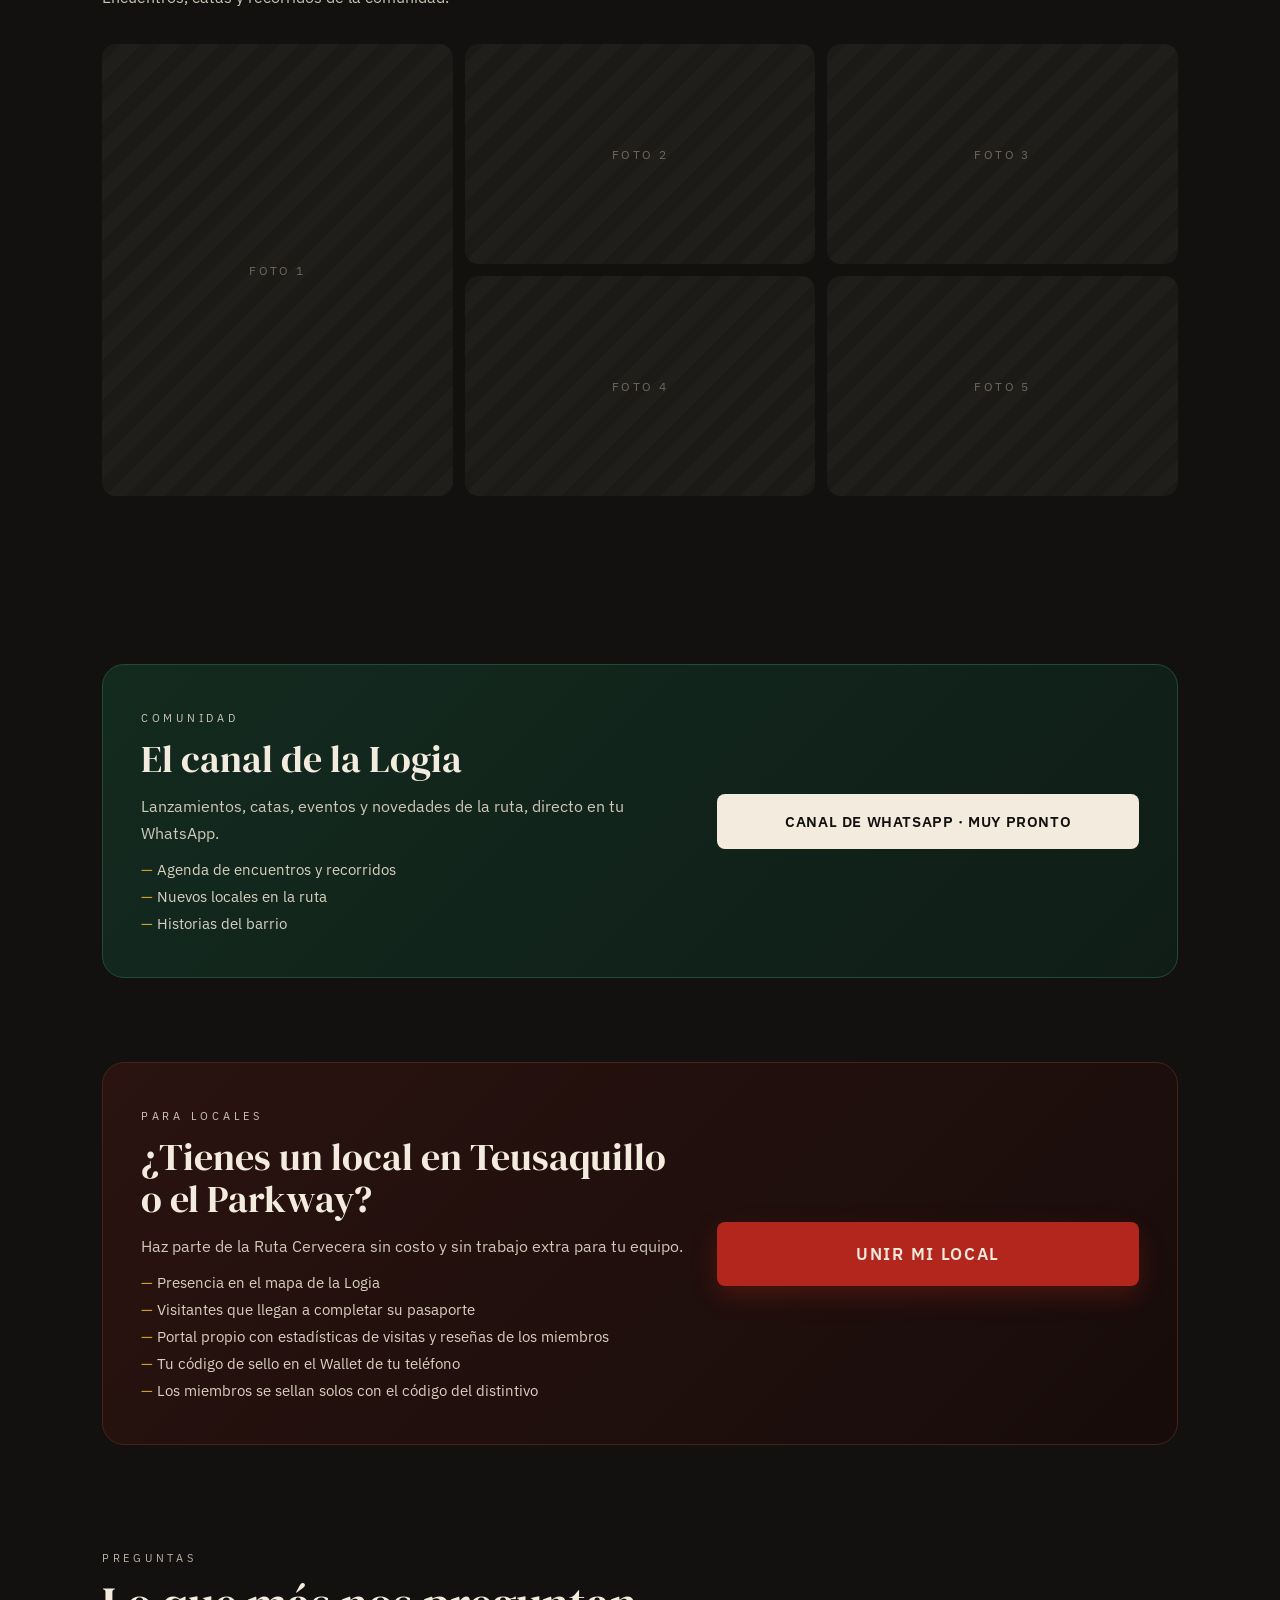
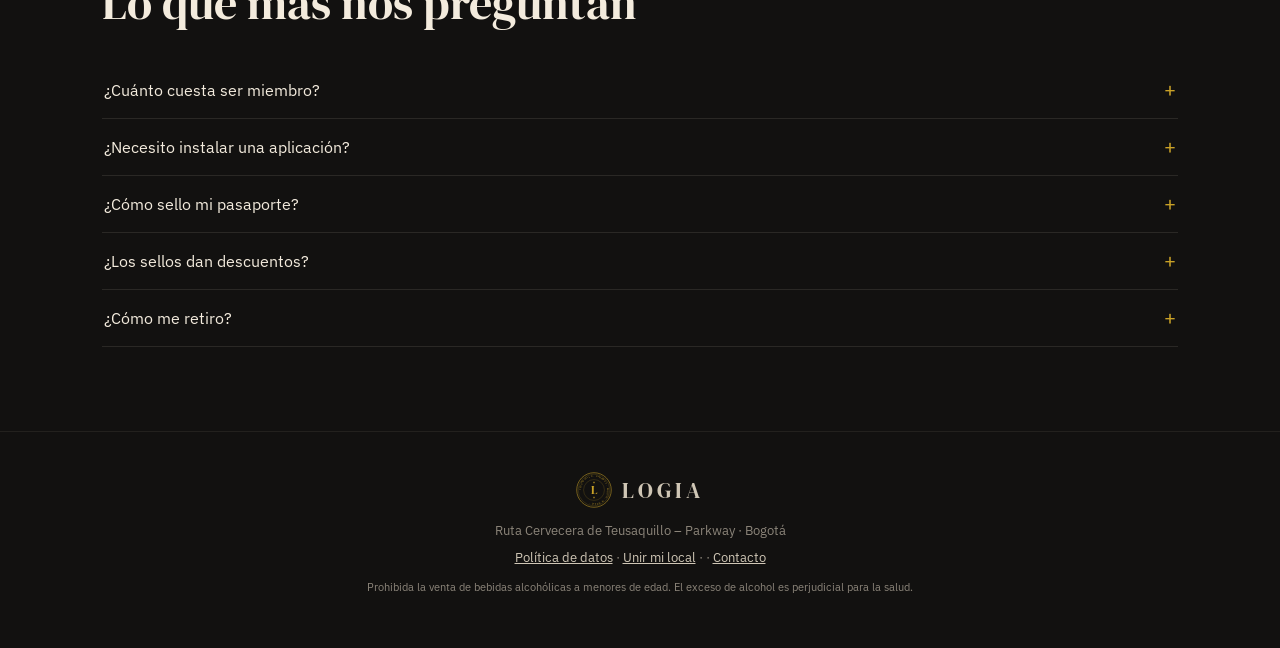
==== commit 1124511f: "v7: portal del local, pase del dueño y reseñas de los miembros Co-Authored-By: Claude Opus 5.5 <nore" ====
--- a/index.html
+++ b/index.html
@@ -73,6 +73,14 @@
   <div class="ruta-grid">
     <div class="mapa-sat" id="mapaInicio"></div>
     <div class="locales-lista" id="listaInicio"><p class="nota">Cargando locales…</p></div>
+  </div>
+  <div id="resenasInicio" class="oculto">
+    <div class="sec-cab" style="margin-top:48px">
+      <p class="kicker">LO QUE DICEN LOS MIEMBROS</p>
+      <h2>Reseñas de la ruta</h2>
+      <p>Calificaciones anónimas que dejan los miembros después de sellar su pasaporte.</p>
+    </div>
+    <div class="resenas-inicio" id="resenasGrid"></div>
   </div>
 </section>
 <div class="sep"></div>
@@ -128,7 +136,7 @@
       <p class="kicker" style="text-align:left;margin:0 0 12px">PARA LOCALES</p>
       <h2>¿Tienes un local en Teusaquillo o el Parkway?</h2>
       <p>Haz parte de la Ruta Cervecera sin costo y sin trabajo extra para tu equipo.</p>
-      <ul><li>Presencia en el mapa de la Logia</li><li>Visitantes que llegan a completar su pasaporte</li><li>Resumen mensual de visitas de miembros</li><li>Los miembros se sellan solos con el código del distintivo</li></ul>
+      <ul><li>Presencia en el mapa de la Logia</li><li>Visitantes que llegan a completar su pasaporte</li><li>Portal propio con estadísticas de visitas y reseñas de los miembros</li><li>Tu código de sello en el Wallet de tu teléfono</li><li>Los miembros se sellan solos con el código del distintivo</li></ul>
     </div>
     <div><a class="btn btn-rojo" href="unir-local.html">UNIR MI LOCAL</a></div>
   </div>
@@ -234,8 +242,21 @@
     document.getElementById('listaInicio').innerHTML = orden.map(function (l, i) {
       var ir = 'https://www.google.com/maps/dir/?api=1&destination=' + l.lat + ',' + l.lng;
       return '<div class="local"><div class="num">' + (i + 1) + '</div><div><b>' + LOGIA.esc(l.nombre) + '</b><small>' + LOGIA.esc(l.direccion) + '</small>' +
-        '<em>' + LOGIA.esc(l.distintivo || '') + '</em></div><a href="' + ir + '" target="_blank" rel="noopener">Cómo llegar →</a></div>';
+        '<em>' + LOGIA.esc(l.distintivo || '') + '</em>' +
+        (l.resenas ? '<span class="cal">★ ' + Number(l.promedio).toFixed(1) + ' <small>(' + l.resenas + ')</small></span>' : '') +
+        '</div><a href="' + ir + '" target="_blank" rel="noopener">Cómo llegar →</a></div>';
     }).join('') || '<p class="nota">Muy pronto, los primeros locales de la ruta.</p>';
+    var resenas = [];
+    locales.forEach(function (l) { (l.comentarios || []).forEach(function (c) { resenas.push({ local: l.nombre, c: c }); }); });
+    resenas.sort(function (a, b) { return a.c.fecha < b.c.fecha ? 1 : -1; });
+    if (resenas.length) {
+      document.getElementById('resenasGrid').innerHTML = resenas.slice(0, 6).map(function (r) {
+        var st = ''; for (var i = 1; i <= 5; i++) st += '<span class="' + (i <= r.c.estrellas ? 'on' : '') + '">★</span>';
+        return '<div class="resena"><span class="estrellas" aria-label="' + r.c.estrellas + ' de 5">' + st + '</span>' +
+          '<p>' + LOGIA.esc(r.c.texto) + '</p><small>' + LOGIA.esc(r.local) + ' · ' + LOGIA.fechaCorta(r.c.fecha) + '</small></div>';
+      }).join('');
+      document.getElementById('resenasInicio').classList.remove('oculto');
+    }
   }).catch(function () { document.getElementById('listaInicio').innerHTML = '<p class="nota">No se pudo cargar la ruta.</p>'; });
 
   // Registro
--- a/assets/logia.css
+++ b/assets/logia.css
@@ -41,11 +41,11 @@
 
 /* Formularios */
 label { display: block; font-size: 11px; letter-spacing: .22em; color: var(--oro); margin: 20px 0 8px; }
-input, select {
+input, select, textarea {
   width: 100%; padding: 15px 14px; border-radius: 8px; border: 1px solid var(--linea);
   background: var(--carbon); color: var(--marfil); font: 16px 'IBM Plex Sans', sans-serif;
 }
-input:focus { outline: 2px solid var(--oro-suave); border-color: transparent; }
+input:focus, textarea:focus { outline: 2px solid var(--oro-suave); border-color: transparent; }
 .check { display: flex; gap: 12px; align-items: flex-start; margin: 22px 0 26px; font-size: 13px; line-height: 1.5; opacity: .85; }
 .check input { width: 20px; height: 20px; flex: none; margin-top: 1px; accent-color: var(--rojo); }
 a { color: var(--oro); }
@@ -93,6 +93,9 @@
 .ruta-cab span { font-size: 10px; letter-spacing: .26em; color: #7a6f5f; }
 .mapa { margin: 14px -6px 6px; }
 .mapa svg { width: 100%; height: auto; display: block; }
+/* Los SVG internos de Leaflet (bandera de la atribución, trazos) conservan su tamaño propio */
+.mapa .leaflet-container svg, .mapa-sat.leaflet-container svg { width: auto; height: auto; display: inline; }
+.leaflet-attribution-flag { display: none !important; }
 .lista { list-style: none; margin-top: 10px; }
 .lista li { display: flex; align-items: center; gap: 12px; padding: 12px 0; border-top: 1px solid #dccfb6; }
 .lista .num { width: 30px; height: 30px; border-radius: 50%; flex: none; display: grid; place-items: center; font: 600 12px 'IBM Plex Mono', monospace; border: 1.5px dashed #9d9180; color: #7a6f5f; }
@@ -298,3 +301,68 @@
   .datos { gap: 22px; }
   .datos b { font-size: 28px; }
 }
+
+/* v5: sello repetido */
+.sello-grande.repetido { opacity: .55; filter: grayscale(.6); }
+.al-wallet .btn + .enlace-sutil { display: block; margin: 12px auto 0; }
+
+/* v7: portal del local */
+.portal { max-width: 920px; margin: 0 auto; padding: 32px 20px 70px; }
+.p-cab { text-align: center; margin-bottom: 26px; }
+.p-nombre { font-size: 40px; margin-top: 8px; line-height: 1.1; letter-spacing: .02em; padding-left: 0; }
+.p-sub { color: var(--gris); font-size: 14px; margin-top: 8px; }
+.p-bloque { background: var(--carbon); border: 1px solid var(--linea); border-radius: 14px; padding: 20px; margin-bottom: 16px; }
+.p-bloque h2 { font-family: 'DM Serif Display', serif; font-weight: 400; font-size: 22px; }
+.p-tit { display: flex; justify-content: space-between; align-items: baseline; gap: 10px; flex-wrap: wrap; margin-bottom: 14px; }
+.p-tit small { color: var(--gris); font-size: 12px; }
+.p-qr { display: grid; grid-template-columns: 200px 1fr; gap: 22px; align-items: start; }
+.p-qr-img { background: #fff; padding: 12px; border-radius: 10px; }
+.p-qr-img svg { width: 100%; height: auto; display: block; }
+.p-qr p { color: #cbc2b2; font-size: 14px; line-height: 1.55; margin: 8px 0 14px; }
+.p-qr .btn { margin-bottom: 10px; }
+.p-kpis { display: grid; grid-template-columns: repeat(4, 1fr); gap: 12px; margin-bottom: 16px; }
+.kpi { background: var(--carbon); border: 1px solid var(--linea); border-radius: 14px; padding: 16px; }
+.kpi b { display: block; font-family: 'DM Serif Display', serif; font-weight: 400; font-size: 34px; color: var(--marfil); line-height: 1; }
+.kpi span { display: block; font-size: 13px; margin-top: 8px; color: var(--marfil); }
+.kpi small { display: block; font-size: 12px; margin-top: 4px; color: var(--gris); }
+.p-dos { display: grid; grid-template-columns: 1fr 1fr; gap: 16px; }
+.p-dos .p-bloque { margin-bottom: 16px; }
+.barras { display: flex; align-items: flex-end; gap: 2px; height: 170px; padding-top: 18px; border-bottom: 1px solid var(--linea); }
+.barras .b { flex: 1; height: 100%; display: flex; flex-direction: column; justify-content: flex-end; align-items: center; position: relative; outline: none; }
+.barras .b i { display: block; width: 100%; max-width: 26px; background: var(--oro); border-radius: 4px 4px 0 0; min-height: 0; }
+.barras .b .v { font-size: 11px; color: var(--marfil); margin-bottom: 4px; opacity: 0; }
+.barras .b:hover .v, .barras .b:focus .v { opacity: 1; }
+.barras .b:hover i, .barras .b:focus i { background: #E2BE4A; }
+.barras .b small { position: absolute; bottom: -20px; font-size: 10px; color: var(--gris); white-space: nowrap; }
+.barras { margin-bottom: 24px; }
+.estrellas { color: #4a463f; letter-spacing: 2px; font-size: 16px; }
+.estrellas .on { color: var(--oro); }
+.coment { border-top: 1px solid var(--linea); padding: 14px 0; }
+.coment:first-child { border-top: 0; padding-top: 0; }
+.coment small { color: var(--gris); font-size: 12px; margin-left: 10px; }
+.coment p { margin-top: 6px; line-height: 1.5; font-size: 14.5px; }
+.p-pie { text-align: center; margin-top: 24px; }
+@media (max-width: 760px) {
+  .p-qr { grid-template-columns: 1fr; } .p-qr-img { max-width: 220px; margin: 0 auto; }
+  .p-kpis { grid-template-columns: 1fr 1fr; } .p-dos { grid-template-columns: 1fr; }
+  .p-nombre { font-size: 32px; }
+}
+
+/* v7: calificar después de sellar */
+.calificar { margin: 0 auto 24px; max-width: 360px; border: 1px solid var(--linea); border-radius: 14px; padding: 16px; text-align: center; }
+.calificar p { font-size: 13.5px; color: #cbc2b2; margin-bottom: 10px; }
+.calificar .elegir { display: flex; justify-content: center; gap: 6px; margin-bottom: 10px; }
+.calificar .elegir button { background: none; border: 0; font-size: 34px; color: #4a463f; cursor: pointer; line-height: 1; padding: 2px; }
+.calificar .elegir button.on { color: var(--oro); }
+.calificar textarea { width: 100%; min-height: 70px; resize: vertical; margin-bottom: 10px; }
+.calificar small { display: block; color: var(--gris); font-size: 11.5px; margin-top: 8px; }
+
+/* v7: reseñas en la página de inicio */
+.local .cal { display: inline-block; margin-top: 4px; font-size: 12.5px; color: var(--oro); }
+.local .cal small { color: var(--gris); display: inline; }
+.resenas-inicio { display: grid; grid-template-columns: repeat(3, 1fr); gap: 14px; margin-top: 22px; }
+.resena { background: var(--carbon); border: 1px solid var(--linea); border-radius: 14px; padding: 16px; }
+.resena p { margin: 8px 0 10px; line-height: 1.5; font-size: 14.5px; }
+.resena small { color: var(--gris); font-size: 12px; }
+@media (max-width: 860px) { .resenas-inicio { grid-template-columns: 1fr; } }
+.calificar .error { margin: 6px 0 0; min-height: 0; }
